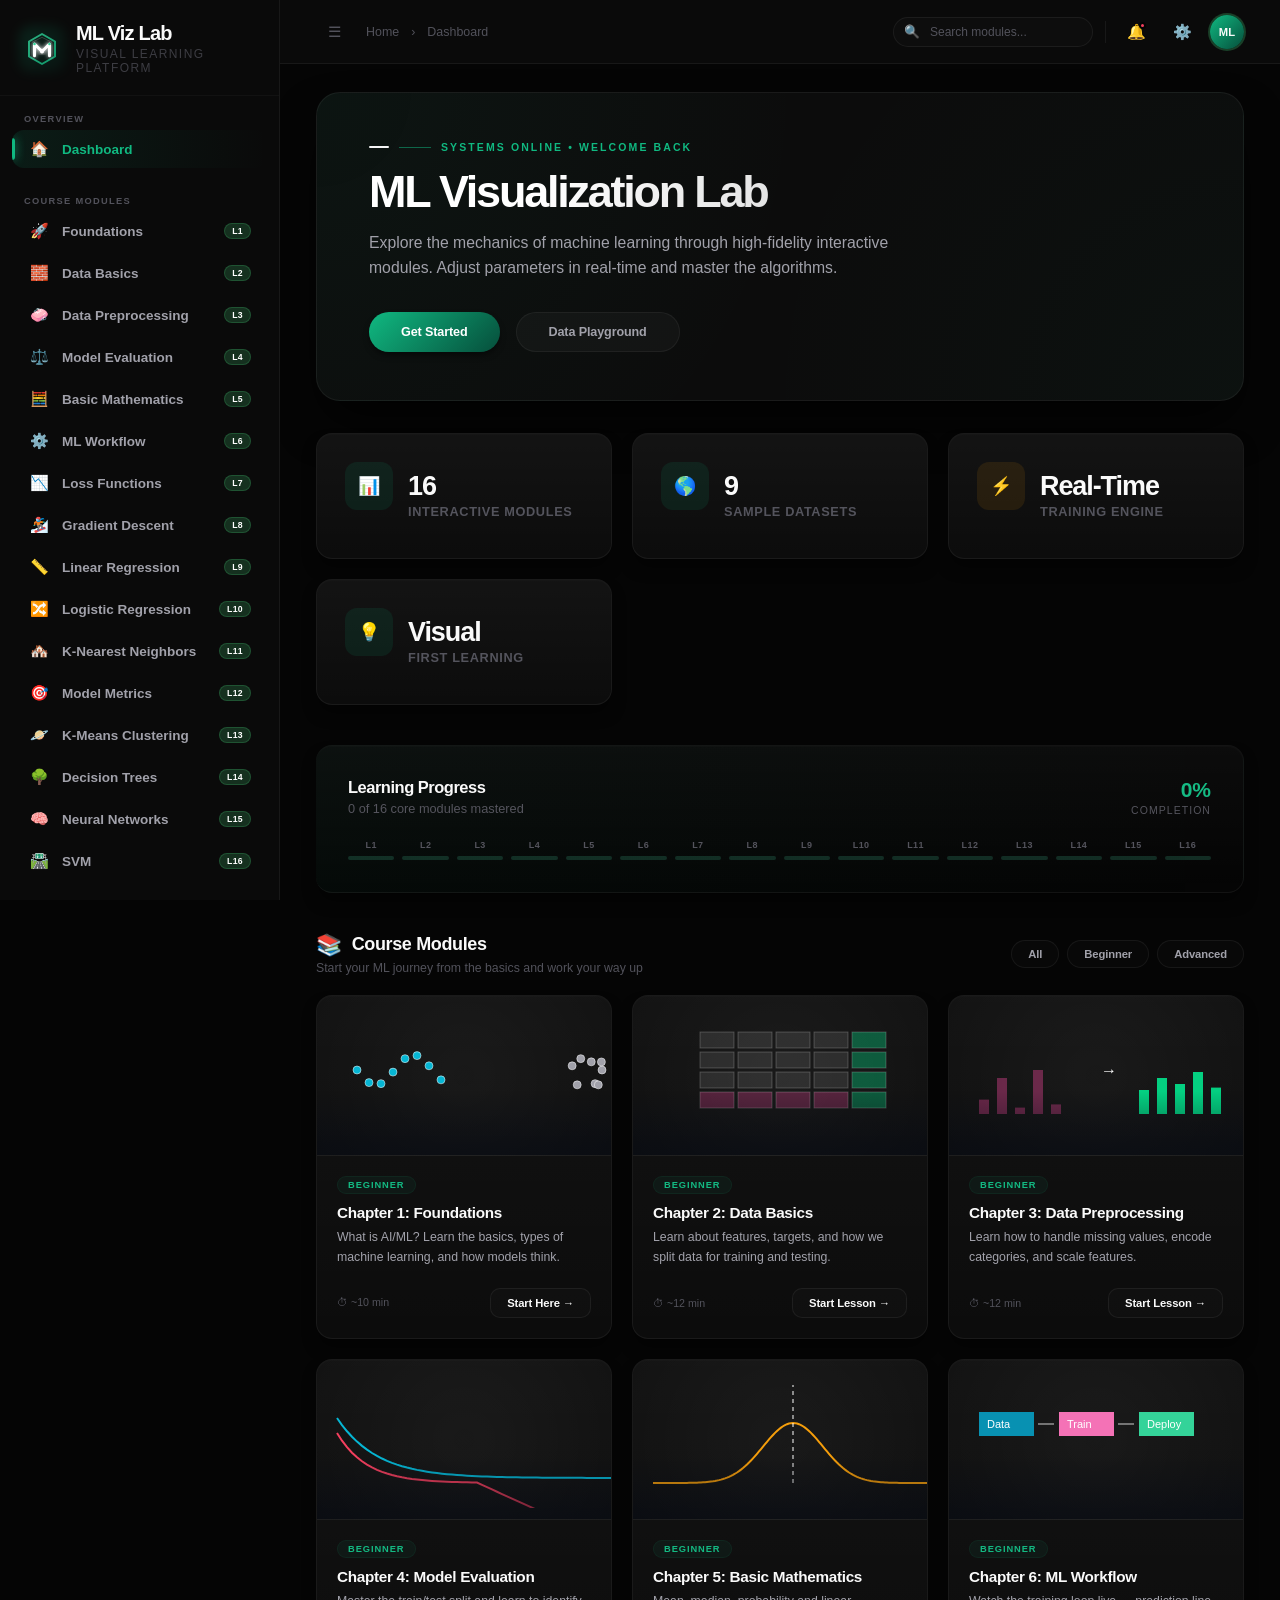
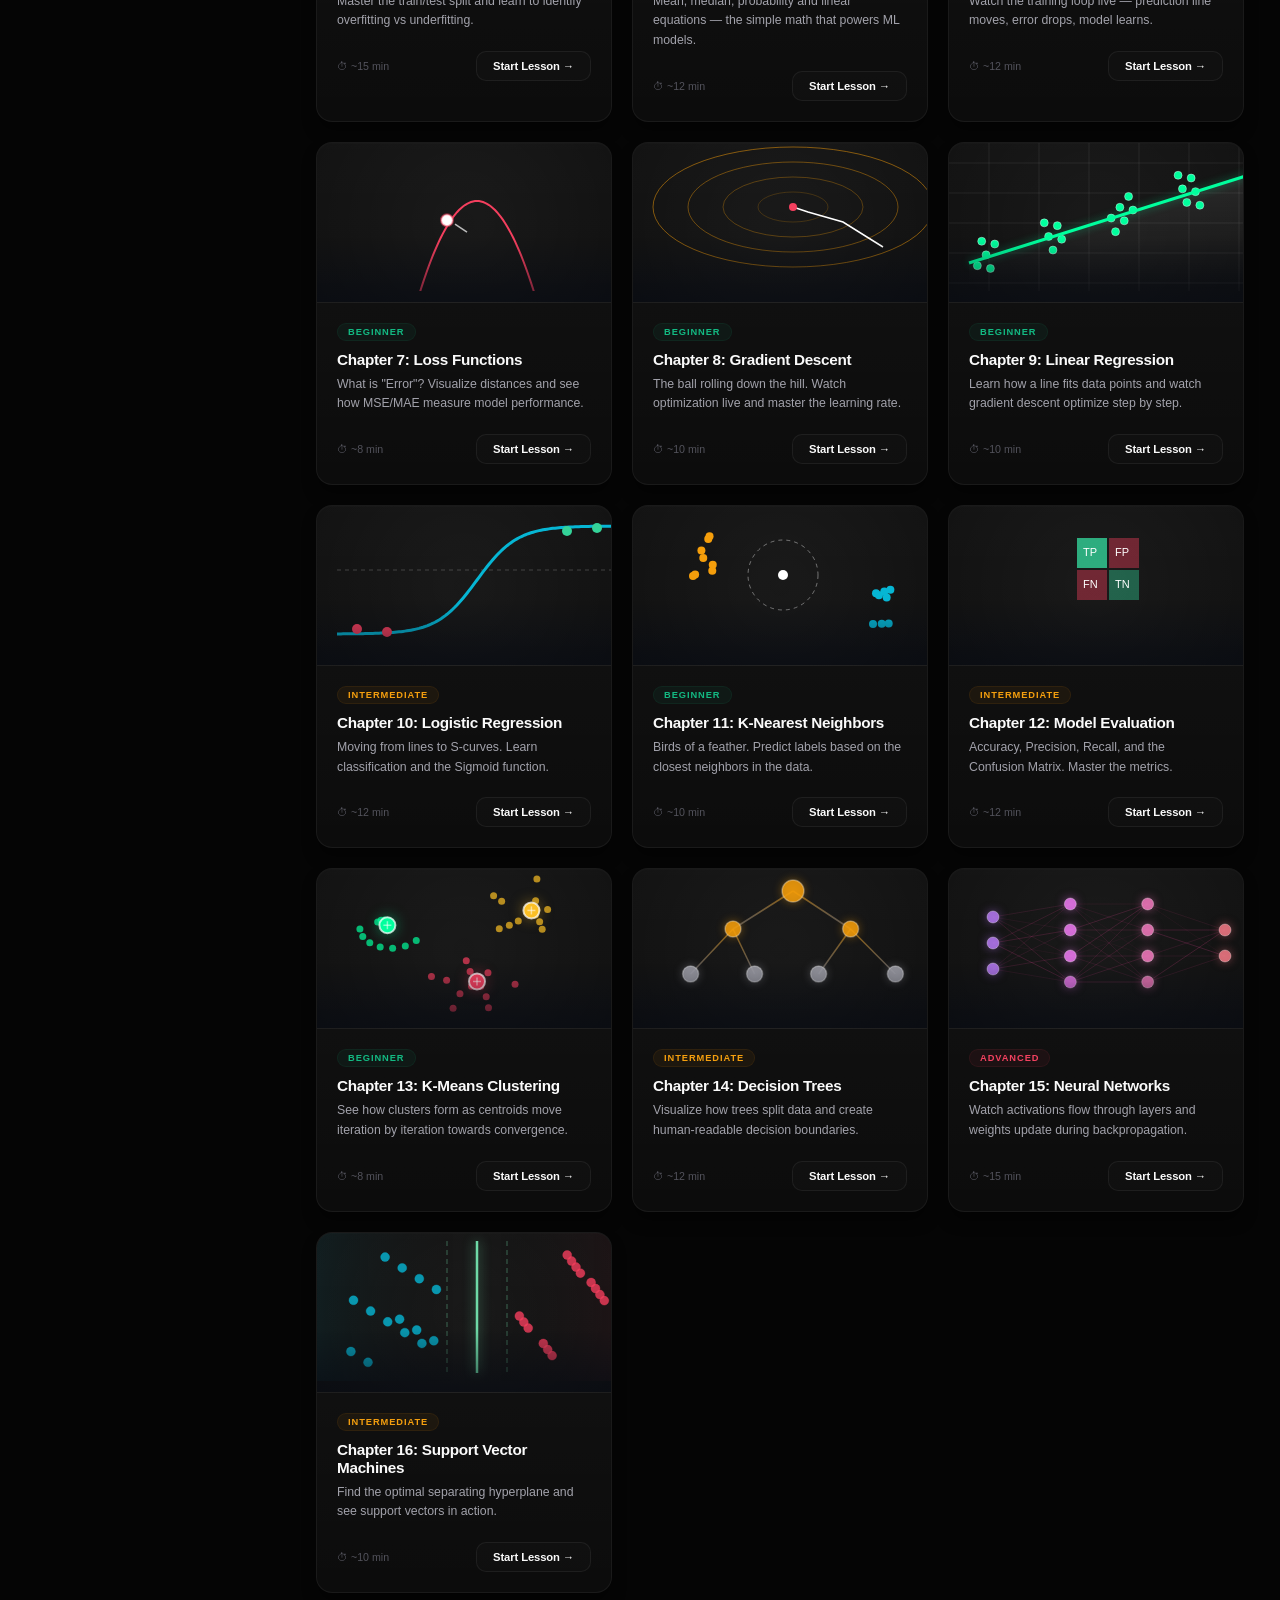
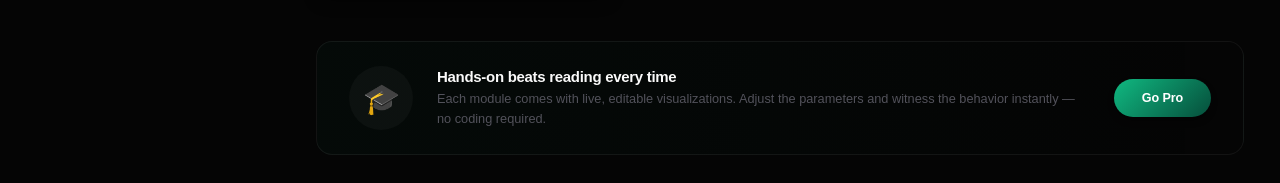
==== app.html @ 6f809e1c "Rebrand to DECONSTRUCTING AI SYSTEMS & restore pedagogical content" ====
<!DOCTYPE html>
<html lang="en">
<head>
  <meta charset="UTF-8">
  <meta name="viewport" content="width=device-width, initial-scale=1.0">

  <!-- SEO -->
  <meta name="description" content="Learn machine learning through interactive visualizations. Watch algorithms train in real-time, understand gradient descent, and explore data.">
  <meta name="keywords" content="machine learning, ML, visualization, interactive, learn ML, neural networks, decision trees, gradient descent">
  <meta name="author" content="ML Viz Lab">
  <meta name="robots" content="index, follow">

  <!-- Open Graph / Social Sharing -->
  <meta property="og:type" content="website">
  <meta property="og:title" content="ML Viz Lab — Learn ML Through Visualization">
  <meta property="og:description" content="Interactive ML learning platform. Watch algorithms train in real-time.">
  <meta property="og:url" content="https://github.com/Vairamuthu18/ML-SAAS">
  <meta property="og:site_name" content="ML Viz Lab">

  <!-- Twitter Card -->
  <meta name="twitter:card" content="summary_large_image">
  <meta name="twitter:title" content="ML Viz Lab — Learn ML Through Visualization">
  <meta name="twitter:description" content="Interactive ML learning platform. Watch algorithms train in real-time.">

  <!-- Content Security Policy -->
  <meta http-equiv="Content-Security-Policy" content="default-src 'self'; script-src 'self' 'unsafe-inline'; style-src 'self' 'unsafe-inline'; img-src 'self' data:; font-src 'self';">

  <title>ML Viz Lab — Learn ML Through Visualization</title>
  <link rel="stylesheet" href="css/style.css">
  <link rel="icon" href="data:image/svg+xml,<svg xmlns='http://www.w3.org/2000/svg' viewBox='0 0 100 100'><path d='M50 5L90 27.5V72.5L50 95L10 72.5V27.5L50 5Z' stroke='%2334d399' stroke-width='6' fill='none'/><path d='M30 70V40L50 60L70 40V70' stroke='white' stroke-width='8' stroke-linecap='round' stroke-linejoin='round'/></svg>">

  <style>
    /* Page loading spinner */
    #page-loader {
      display: flex;
      align-items: center;
      justify-content: center;
      height: 200px;
    }
    .spinner {
      width: 36px; height: 36px;
      border: 3px solid rgba(255,255,255,0.1);
      border-top-color: var(--accent-blue, #6366f1);
      border-radius: 50%;
      animation: spin 0.7s linear infinite;
    }
    @keyframes spin { to { transform: rotate(360deg); } }
  </style>
</head>
<body>
  <div id="app">
    <!-- Sidebar -->
    <aside class="sidebar" role="navigation" aria-label="Main navigation">
      <div class="sidebar-brand" aria-label="ML Viz Lab home">
        <a href="/" style="display:flex;align-items:center;gap:12px;text-decoration:none;color:inherit;width:100%;">
          <div class="sidebar-brand-icon" aria-hidden="true" style="background: none; box-shadow: none;">
            <svg width="40" height="40" viewBox="0 0 24 24" fill="none" xmlns="http://www.w3.org/2000/svg">
              <defs>
                <linearGradient id="logo-grad" x1="0%" y1="0%" x2="100%" y2="100%">
                  <stop offset="0%" stop-color="#34d399" />
                  <stop offset="100%" stop-color="#10b981" />
                </linearGradient>
                <filter id="logo-glow" x="-30%" y="-30%" width="160%" height="160%">
                  <feGaussianBlur stdDeviation="1.2" result="blur" />
                  <feComposite in="SourceGraphic" in2="blur" operator="over" />
                </filter>
              </defs>
              <!-- Hexagonal frame -->
              <path d="M12 3L19.8 7.5V16.5L12 21L4.2 16.5V7.5L12 3Z" 
                    stroke="url(#logo-grad)" stroke-width="1.2" stroke-linejoin="round" opacity="0.8"/>
              <!-- Neural 'M' Structure -->
              <path d="M7.5 16V9L12 13.5L16.5 9V16" 
                    stroke="white" stroke-width="1.8" stroke-linecap="round" stroke-linejoin="round" 
                    filter="url(#logo-glow)" />
              <!-- Data Nodes -->
              <circle cx="12" cy="13.5" r="1.2" fill="white" filter="url(#logo-glow)" />
              <circle cx="7.5" cy="9" r="0.8" fill="#34d399" />
              <circle cx="16.5" cy="9" r="0.8" fill="#34d399" />
              <!-- Glass sheen -->
              <path d="M6 8L12 5L18 8" stroke="white" stroke-width="0.5" opacity="0.2" />
            </svg>
          </div>
          <div>
            <h1 style="margin:0;font-size:20px;">ML Viz Lab</h1>
            <span style="font-size:12px;opacity:0.7;">Visual Learning Platform</span>
          </div>
        </a>
      </div>

      <div class="sidebar-section">
        <div class="sidebar-section-title">Overview</div>
        <ul class="sidebar-nav" role="list">
          <li><a href="#" data-page="dashboard" class="active" aria-current="page"><span class="nav-icon" aria-hidden="true">🏠</span> Dashboard</a></li>
        </ul>
      </div>

      <div class="sidebar-section">
        <div class="sidebar-section-title">Course Modules</div>
        <ul class="sidebar-nav" role="list">
          <li><a href="#" data-page="foundations" aria-label="Lesson 1: Foundations"><span class="nav-icon" aria-hidden="true">🚀</span> Foundations <span class="badge">L1</span></a></li>
          <li><a href="#" data-page="data-basics" aria-label="Lesson 2: Data Basics"><span class="nav-icon" aria-hidden="true">🧱</span> Data Basics <span class="badge">L2</span></a></li>
          <li><a href="#" data-page="data-preprocessing" aria-label="Lesson 3: Data Preprocessing"><span class="nav-icon" aria-hidden="true">🧼</span> Data Preprocessing <span class="badge">L3</span></a></li>
          <li><a href="#" data-page="model-evaluation" aria-label="Lesson 4: Model Evaluation"><span class="nav-icon" aria-hidden="true">⚖️</span> Model Evaluation <span class="badge">L4</span></a></li>
          <li><a href="#" data-page="basic-math" aria-label="Lesson 5: Basic Mathematics"><span class="nav-icon" aria-hidden="true">🧮</span> Basic Mathematics <span class="badge">L5</span></a></li>
          <li><a href="#" data-page="ml-workflow" aria-label="Lesson 6: ML Workflow"><span class="nav-icon" aria-hidden="true">⚙️</span> ML Workflow <span class="badge">L6</span></a></li>
          <li><a href="#" data-page="loss-function" aria-label="Lesson 7: Loss Functions"><span class="nav-icon" aria-hidden="true">📉</span> Loss Functions <span class="badge">L7</span></a></li>
          <li><a href="#" data-page="gradient-descent" aria-label="Lesson 8: Gradient Descent"><span class="nav-icon" aria-hidden="true">🏂</span> Gradient Descent <span class="badge">L8</span></a></li>
          <li><a href="#" data-page="linear-regression" aria-label="Lesson 9: Linear Regression"><span class="nav-icon" aria-hidden="true">📏</span> Linear Regression <span class="badge">L9</span></a></li>
          <li><a href="#" data-page="logistic-regression" aria-label="Lesson 10: Logistic Regression"><span class="nav-icon" aria-hidden="true">🔀</span> Logistic Regression <span class="badge">L10</span></a></li>
          <li><a href="#" data-page="knn" aria-label="Lesson 11: K-Nearest Neighbors"><span class="nav-icon" aria-hidden="true">🏘️</span> K-Nearest Neighbors <span class="badge">L11</span></a></li>
          <li><a href="#" data-page="model-metrics" aria-label="Lesson 12: Model Metrics"><span class="nav-icon" aria-hidden="true">🎯</span> Model Metrics <span class="badge">L12</span></a></li>
          <li><a href="#" data-page="k-means" aria-label="Lesson 13: K-Means Clustering"><span class="nav-icon" aria-hidden="true">🪐</span> K-Means Clustering <span class="badge">L13</span></a></li>
          <li><a href="#" data-page="decision-tree" aria-label="Lesson 14: Decision Trees"><span class="nav-icon" aria-hidden="true">🌳</span> Decision Trees <span class="badge">L14</span></a></li>
          <li><a href="#" data-page="neural-network" aria-label="Lesson 15: Neural Networks"><span class="nav-icon" aria-hidden="true">🧠</span> Neural Networks <span class="badge">L15</span></a></li>
          <li><a href="#" data-page="svm" aria-label="Lesson 16: Support Vector Machines"><span class="nav-icon" aria-hidden="true">🛣️</span> SVM <span class="badge">L16</span></a></li>
        </ul>
      </div>

      <div class="sidebar-section">
        <div class="sidebar-section-title">Tools</div>
        <ul class="sidebar-nav" role="list">
          <li><a href="#" data-page="data-playground" aria-label="Data Playground"><span class="nav-icon" aria-hidden="true">🔬</span> Data Playground</a></li>
          <li><a href="#" data-page="explainers" aria-label="Why Did This Happen? Explainers"><span class="nav-icon" aria-hidden="true">💡</span> Why Did This Happen?</a></li>
        </ul>
      </div>

      <div class="sidebar-section">
        <div class="sidebar-section-title">Account</div>
        <ul class="sidebar-nav" role="list">
          <li><a href="#" data-page="pricing" aria-label="Pricing plans"><span class="nav-icon" aria-hidden="true">💎</span> Pricing <span class="badge pro">PRO</span></a></li>
          <li><a href="#" data-page="login" aria-label="Login or sign up"><span class="nav-icon" aria-hidden="true">👤</span> Login / Signup</a></li>
        </ul>
      </div>

      <!-- Bottom user capsule -->
      <div class="sidebar-user" id="sidebar-user-capsule" aria-label="User account info">
        <div class="sidebar-user-avatar" id="user-avatar-initials">ML</div>
        <div class="sidebar-user-info">
          <div class="sidebar-user-name" id="sidebar-user-name">Guest Learner</div>
          <div class="sidebar-user-role" id="sidebar-user-role">Free Plan · <span style="color:var(--accent-emerald)">Active</span></div>
        </div>
      </div>
    </aside>

    <!-- Main -->
    <div class="main-content" role="main">
      <!-- Topbar -->
      <header class="topbar" role="banner">
        <div class="topbar-left">
          <button class="topbar-btn" id="menu-toggle" aria-label="Toggle sidebar menu" aria-expanded="false">☰</button>
          <nav class="topbar-breadcrumb" id="breadcrumb" aria-label="Breadcrumb">
            Home <span style="color:var(--text-muted);margin:0 5px" aria-hidden="true">›</span> <strong>Dashboard</strong>
          </nav>
        </div>
        <div class="topbar-right">
          <div class="topbar-search" role="search">
            <span class="topbar-search-icon" aria-hidden="true">🔍</span>
            <input type="search" placeholder="Search modules..." id="topbar-search-input" aria-label="Search modules">
          </div>
          <div class="topbar-divider" aria-hidden="true"></div>
          <button class="topbar-btn" id="notif-btn" title="Notifications" aria-label="Notifications">
            🔔
            <span class="notif-dot" aria-hidden="true"></span>
          </button>
          <button class="topbar-btn" id="settings-btn" title="Settings" aria-label="Settings">⚙️</button>
          <div class="user-avatar" id="topbar-user-avatar" title="Profile" aria-label="User profile" role="button" tabindex="0">ML</div>
        </div>
      </header>

      <!-- Page Content -->
      <div id="page-content" class="page-content" aria-live="polite" aria-label="Page content"></div>
    </div>
  </div>

  <script type="module">
    import { navigate } from './js/app.js';
    window.__app = { navigate };
  </script>
</body>
</html>
---- css/style.css ----
/* ========================================
   ML Viz Platform â€” Premium Green Design System
   ======================================== */
@import url('https://fonts.googleapis.com/css2?family=Inter:wght@400;500;600;700&family=JetBrains+Mono:wght@400;500;600&display=swap');

:root {
  /* Core palette â€” Deep Obsidian & Slate */
  --bg-primary:    #050505; /* Solid Obsidian */
  --bg-secondary:  #0a0a0a;
  --bg-card:       #0c0c0c;
  --bg-card-hover: #121212;
  --bg-glass:      rgba(255,255,255,0.015);
  --bg-glass-2:    rgba(255,255,255,0.04);
  --border-glass:  rgba(255,255,255,0.06);
  --border-subtle: rgba(255,255,255,0.03);
  --border-active: rgba(255,255,255,0.15);

  /* Accents — Sophisticated Emerald & Slate */
  --accent-blue:       #f4f4f5;
  --accent-blue-light: #ffffff;
  --accent-violet:     #52525b;
  --accent-emerald:    #10b981; /* Professional emerald */
  --accent-emerald-glow: rgba(16, 185, 129, 0.25);
  --accent-amber:      #f59e0b;
  --accent-rose:       #f43f5e;
  --accent-cyan:       #3f3f46;
  --accent-pink:       #71717a;

  /* Gradients — Ambient & Refined */
  --gradient-primary: linear-gradient(135deg, #10b981 0%, #064e3b 100%);
  --gradient-success: linear-gradient(180deg, #10b981, #065f46);
  --gradient-warm:    linear-gradient(180deg, #f59e0b, #92400e);
  --gradient-cool:    linear-gradient(180deg, #f4f4f5, #a1a1aa);
  --gradient-aurora:  var(--bg-secondary);
  --gradient-bg:      radial-gradient(circle at 50% 10%, rgba(16, 185, 129, 0.04), transparent 80%);

  /* Text */
  --text-primary:   #fafafa;
  --text-secondary: #a1a1aa;
  --text-muted:     #52525b;
  --text-accent:    #ffffff;

  /* Sizing */
  --sidebar-width:  280px; /* Slightly wider for modern feel */
  --topbar-height:  64px;
  --radius-xs:  4px;
  --radius-sm:  8px;
  --radius-md:  12px;
  --radius-lg:  16px;
  --radius-xl:  24px;
  --radius-2xl: 32px;

  /* Shadows — Ambient Layered */
  --shadow-xs:     0 1px 2px rgba(0,0,0,0.4);
  --shadow-sm:     0 4px 6px -1px rgba(0,0,0,0.5);
  --shadow-md:     0 12px 20px -8px rgba(0,0,0,0.8);
  --shadow-lg:     0 25px 50px -12px rgba(0,0,0,0.9);
  --shadow-glow:   0 0 20px var(--accent-emerald-glow);
  --shadow-card:   0 1px 1px rgba(255,255,255,0.02) inset, 0 10px 15px -3px rgba(0,0,0,0.5);

  /* Transitions */
  --ease:       cubic-bezier(0.4, 0, 0.2, 1);
  --ease-spring:cubic-bezier(0.175, 0.885, 0.32, 1.05);
  --duration:   0.15s;
  --duration-slow: 0.3s;
}

*, *::before, *::after { box-sizing: border-box; margin: 0; padding: 0; }

html {
  font-size: 15px;
  scroll-behavior: smooth;
  -webkit-text-size-adjust: 100%;
}

body {
  font-family: 'Inter', -apple-system, BlinkMacSystemFont, sans-serif;
  background: var(--bg-primary);
  color: var(--text-primary);
  min-height: 100vh;
  overflow-x: hidden;
  -webkit-font-smoothing: antialiased;
  -moz-osx-font-smoothing: grayscale;
}





/* â•â• Layout â•â• */
#app {
  display: flex;
  min-height: 100vh;
  position: relative;
  z-index: 1;
}

.main-content {
  flex: 1;
  margin-left: var(--sidebar-width);
  padding: 28px 36px;
  padding-top: calc(var(--topbar-height) + 28px);
  min-height: 100vh;
  transition: margin-left var(--duration) var(--ease);
}

/* â•â• Sidebar â•â• */
.sidebar {
  position: fixed;
  top: 0; left: 0;
  width: var(--sidebar-width);
  height: 100vh;
  background: var(--bg-secondary);
  backdrop-filter: blur(24px) saturate(180%);
  -webkit-backdrop-filter: blur(24px) saturate(180%);
  border-right: 1px solid var(--border-glass);
  display: flex;
  flex-direction: column;
  z-index: 100;
  transition: transform var(--duration) var(--ease);
  overflow-y: auto;
  overflow-x: hidden;
}



.sidebar-brand {
  padding: 22px 20px 20px;
  border-bottom: 1px solid var(--border-subtle);
  display: flex;
  align-items: center;
  gap: 13px;
  flex-shrink: 0;
}

.sidebar-brand-icon {
  width: 44px;
  height: 44px;
  background: var(--gradient-primary);
  border-radius: var(--radius-md);
  display: flex;
  align-items: center;
  justify-content: center;
  font-size: 1.4rem;
  font-weight: 900;
  box-shadow: 0 4px 12px rgba(0,0,0,0.4);
  flex-shrink: 0;
  position: relative;
  color: white;
}

.sidebar-brand-icon::after {
  content: '';
  position: absolute;
  inset: -1px;
  border-radius: inherit;
  background: var(--gradient-primary);
  opacity: 0.15;
  filter: blur(6px);
  z-index: -1;
}

.sidebar-brand h1 {
  font-size: 1.15rem;
  font-weight: 800;
  letter-spacing: -0.04em;
  color: var(--text-primary);
  line-height: 1.1;
}

.sidebar-brand span {
  font-size: 0.67rem;
  color: var(--text-muted);
  text-transform: uppercase;
  letter-spacing: 0.12em;
  display: block;
  margin-top: 3px;
}

/* User capsule in sidebar bottom */
.sidebar-user {
  margin: auto 12px 12px;
  padding: 12px 14px;
  background: var(--bg-glass-2);
  border: 1px solid var(--border-glass);
  border-radius: var(--radius-md);
  display: flex;
  align-items: center;
  gap: 10px;
  cursor: pointer;
  transition: all var(--duration) var(--ease);
}

.sidebar-user:hover {
  background: rgba(74,222,128,0.08);
  border-color: var(--border-active);
}

.sidebar-user-avatar {
  width: 32px;
  height: 32px;
  border-radius: 50%;
  background: var(--gradient-primary);
  display: flex;
  align-items: center;
  justify-content: center;
  font-size: 0.72rem;
  font-weight: 700;
  flex-shrink: 0;
}

.sidebar-user-info {
  flex: 1;
  min-width: 0;
}

.sidebar-user-name {
  font-size: 0.82rem;
  font-weight: 600;
  color: var(--text-primary);
  white-space: nowrap;
  overflow: hidden;
  text-overflow: ellipsis;
}

.sidebar-user-role {
  font-size: 0.67rem;
  color: var(--text-muted);
  margin-top: 1px;
}

.sidebar-section {
  padding: 18px 12px 6px;
}

.sidebar-section-title {
  font-size: 0.62rem;
  font-weight: 700;
  color: var(--text-muted);
  text-transform: uppercase;
  letter-spacing: 0.14em;
  padding: 0 12px;
  margin-bottom: 6px;
}

.sidebar-nav {
  list-style: none;
}

.sidebar-nav li a {
  display: flex;
  align-items: center;
  gap: 12px;
  padding: 10px 16px;
  border-radius: var(--radius-md);
  color: var(--text-secondary);
  text-decoration: none;
  font-size: 0.9rem;
  font-weight: 550;
  transition: all 0.2s var(--ease);
  margin-bottom: 4px;
  position: relative;
  overflow: hidden;
}

.sidebar-nav li a:hover {
  background: var(--bg-glass);
  color: var(--text-primary);
  transform: translateX(4px);
}

.sidebar-nav li a.active {
  background: linear-gradient(to right, rgba(16,185,129,0.1), transparent);
  color: var(--accent-emerald);
  font-weight: 700;
}

.sidebar-nav li a.active::before {
  content: '';
  position: absolute;
  left: 0; top: 20%; bottom: 20%;
  width: 3px;
  background: var(--accent-emerald);
  border-radius: 0 4px 4px 0;
  box-shadow: 0 0 10px var(--accent-emerald);
}

.sidebar-nav li a .nav-icon {
  font-size: 1rem;
  width: 22px;
  text-align: center;
  flex-shrink: 0;
  transition: transform var(--duration) var(--ease-spring);
}

.sidebar-nav li a:hover .nav-icon { transform: scale(1.15); }

.sidebar-nav li a .badge {
  margin-left: auto;
  background: rgba(74,222,128,0.18);
  color: var(--accent-blue-light);
  font-size: 0.58rem;
  padding: 2px 7px;
  border-radius: 10px;
  font-weight: 700;
  letter-spacing: 0.04em;
  border: 1px solid rgba(74,222,128,0.2);
}

.sidebar-nav li a .badge.pro {
  background: rgba(251,191,36,0.12);
  color: var(--accent-amber);
  border-color: rgba(251,191,36,0.2);
}

/* â•â• Topbar â•â• */
.topbar {
  position: fixed;
  top: 0;
  left: var(--sidebar-width);
  right: 0;
  height: var(--topbar-height);
  background: var(--bg-secondary);
  backdrop-filter: blur(20px) saturate(180%);
  -webkit-backdrop-filter: blur(20px) saturate(180%);
  border-bottom: 1px solid var(--border-glass);
  display: flex;
  align-items: center;
  justify-content: space-between;
  padding: 0 36px;
  z-index: 90;
  transition: left var(--duration) var(--ease);
}



.topbar-left {
  display: flex;
  align-items: center;
  gap: 14px;
}

.topbar-breadcrumb {
  font-size: 0.83rem;
  color: var(--text-muted);
  display: flex;
  align-items: center;
  gap: 6px;
}

.topbar-breadcrumb strong {
  color: var(--text-primary);
  font-weight: 600;
}

.topbar-right {
  display: flex;
  align-items: center;
  gap: 10px;
}

/* Search bar in topbar */
.topbar-search {
  position: relative;
  display: flex;
  align-items: center;
}

.topbar-search input {
  width: 200px;
  padding: 7px 14px 7px 36px;
  background: var(--bg-glass);
  border: 1px solid var(--border-glass);
  border-radius: 20px;
  color: var(--text-primary);
  font-family: inherit;
  font-size: 0.8rem;
  outline: none;
  transition: all var(--duration) var(--ease);
}

.topbar-search input:focus {
  width: 240px;
  border-color: var(--border-active);
  background: var(--bg-glass-2);
  box-shadow: 0 0 0 2px var(--border-active);
}

.topbar-search input::placeholder { color: var(--text-muted); }

.topbar-search-icon {
  position: absolute;
  left: 11px;
  color: var(--text-muted);
  font-size: 0.85rem;
  pointer-events: none;
}

.topbar-divider {
  width: 1px;
  height: 22px;
  background: var(--border-glass);
  margin: 0 2px;
}

.topbar-btn {
  width: 36px;
  height: 36px;
  border-radius: var(--radius-sm);
  background: transparent;
  border: 1px solid transparent;
  color: var(--text-muted);
  cursor: pointer;
  display: flex;
  align-items: center;
  justify-content: center;
  font-size: 1rem;
  transition: all var(--duration) var(--ease);
  position: relative;
}

.topbar-btn:hover {
  background: var(--bg-glass-2);
  color: var(--text-primary);
  border-color: var(--border-glass);
}

/* Notification dot */
.topbar-btn .notif-dot {
  position: absolute;
  top: 7px; right: 7px;
  width: 7px; height: 7px;
  border-radius: 50%;
  background: var(--accent-rose);
  border: 2px solid var(--bg-primary);
}

.user-avatar {
  width: 34px;
  height: 34px;
  border-radius: 50%;
  background: var(--gradient-primary);
  display: flex;
  align-items: center;
  justify-content: center;
  font-size: 0.75rem;
  font-weight: 700;
  cursor: pointer;
  transition: all var(--duration) var(--ease-spring);
  box-shadow: 0 0 0 2px rgba(74,222,128,0.25);
  letter-spacing: 0.02em;
}

.user-avatar:hover {
  transform: scale(1.08);
  box-shadow: 0 0 0 3px rgba(74,222,128,0.4), var(--shadow-glow);
}

/* â•â• Glass Cards â•â• */
.glass-card {
  background: var(--bg-card);
  border: 1px solid var(--border-glass);
  border-radius: var(--radius-lg);
  padding: 24px;
  transition: all 0.3s var(--ease);
  box-shadow: var(--shadow-card);
  position: relative;
  overflow: hidden;
}

.glass-card::before {
  content: '';
  position: absolute;
  inset: 0;
  background: linear-gradient(180deg, rgba(255,255,255,0.03), transparent);
  pointer-events: none;
}




.glass-card:hover {
  border-color: rgba(74,222,128,0.22);
  box-shadow: var(--shadow-glow), var(--shadow-card);
  transform: translateY(-1px);
}

.glass-card-header {
  display: flex;
  align-items: center;
  justify-content: space-between;
  margin-bottom: 20px;
}

.glass-card-header h3 {
  font-size: 1rem;
  font-weight: 700;
  display: flex;
  align-items: center;
  gap: 12px;
  letter-spacing: -0.04em;
}

/* â•â• Section Headers â•â• */
.section-header {
  display: flex;
  align-items: center;
  justify-content: space-between;
  margin-bottom: 20px;
}

.section-header h3 {
  font-size: 1.05rem;
  font-weight: 700;
  letter-spacing: -0.02em;
}

.section-header p {
  font-size: 0.8rem;
  color: var(--text-muted);
  margin-top: 2px;
}

/* â•â• Page Sections â•â• */
.page-header {
  margin-bottom: 32px;
}

.page-header .page-eyebrow {
  font-size: 0.67rem;
  font-weight: 700;
  color: var(--accent-blue);
  text-transform: uppercase;
  letter-spacing: 0.14em;
  margin-bottom: 10px;
  display: flex;
  align-items: center;
  gap: 8px;
}

.page-header .page-eyebrow::before {
  content: '';
  display: inline-block;
  width: 20px;
  height: 2px;
  background: var(--accent-blue);
  border-radius: 2px;
}

.page-header h2 {
  font-size: 2.6rem;
  font-weight: 850;
  letter-spacing: -0.06em;
  margin-bottom: 14px;
  line-height: 1.05;
  color: var(--text-primary);
}

.page-header p {
  color: var(--text-secondary);
  font-size: 0.95rem;
  line-height: 1.7;
  max-width: 580px;
}

.page-header .lesson-number {
  font-size: 0.67rem;
  font-weight: 700;
  color: var(--accent-blue);
  text-transform: uppercase;
  letter-spacing: 0.14em;
  margin-bottom: 8px;
  display: block;
}

/* â•â• Viz Layout â•â• */
.viz-layout {
  display: grid;
  grid-template-columns: 268px 1fr 290px;
  gap: 20px;
  min-height: 560px;
}

.viz-controls {
  display: flex;
  flex-direction: column;
  gap: 14px;
}

.viz-canvas-wrapper {
  position: relative;
  overflow: hidden;
  border-radius: var(--radius-lg);
}

.viz-canvas-wrapper canvas,
.viz-canvas-wrapper svg {
  width: 100% !important;
  height: 100% !important;
  border-radius: var(--radius-md);
}

.viz-info-panel {
  display: flex;
  flex-direction: column;
  gap: 14px;
}

/* â•â• Sliders â•â• */
.slider-group { margin-bottom: 4px; }

.slider-label {
  display: flex;
  justify-content: space-between;
  align-items: center;
  margin-bottom: 8px;
}

.slider-label span {
  font-size: 0.78rem;
  color: var(--text-secondary);
  font-weight: 500;
}

.slider-label .slider-value {
  font-family: 'JetBrains Mono', monospace;
  font-size: 0.72rem;
  color: var(--accent-blue-light);
  background: rgba(74,222,128,0.1);
  border: 1px solid rgba(74,222,128,0.15);
  padding: 2px 9px;
  border-radius: 6px;
}

input[type="range"] {
  -webkit-appearance: none;
  appearance: none;
  width: 100%;
  height: 5px;
  border-radius: 3px;
  background: rgba(255,255,255,0.07);
  outline: none;
  transition: background var(--duration) var(--ease);
}

input[type="range"]::-webkit-slider-thumb {
  -webkit-appearance: none;
  width: 17px;
  height: 17px;
  border-radius: 50%;
  background: var(--accent-blue);
  cursor: pointer;
  box-shadow: var(--shadow-sm);
  transition: all var(--duration) var(--ease-spring);
  border: 2px solid rgba(255,255,255,0.15);
}

input[type="range"]::-webkit-slider-thumb:hover {
  transform: scale(1.25);
  box-shadow: var(--shadow-md);
}

input[type="range"]::-moz-range-thumb {
  width: 17px; height: 17px;
  border-radius: 50%;
  background: var(--accent-blue);
  cursor: pointer;
  border: 2px solid rgba(255,255,255,0.15);
  box-shadow: var(--shadow-sm);
}

/* â•â• Buttons â•â• */
.btn {
  font-family: inherit;
  font-weight: 600;
  border: none;
  border-radius: var(--radius-sm);
  cursor: pointer;
  display: inline-flex;
  align-items: center;
  justify-content: center;
  gap: 7px;
  transition: all var(--duration) var(--ease);
  font-size: 0.84rem;
  padding: 9px 18px;
  letter-spacing: -0.01em;
  white-space: nowrap;
}

.btn-primary {
  background: var(--gradient-primary);
  color: white;
  box-shadow: var(--shadow-sm);
}

.btn-primary:hover {
  transform: translateY(-2px);
  box-shadow: var(--shadow-md);
}

.btn-primary:active { transform: translateY(0); }

.btn-secondary {
  background: var(--bg-glass);
  color: var(--text-secondary);
  border: 1px solid var(--border-glass);
}

.btn-secondary:hover {
  background: var(--bg-glass-2);
  color: var(--text-primary);
  border-color: rgba(74,222,128,0.3);
}

.btn-success {
  background: var(--gradient-success);
  color: white;
  box-shadow: var(--shadow-sm);
}

.btn-success:hover {
  transform: translateY(-1px);
  box-shadow: var(--shadow-md);
}

.btn-icon {
  width: 36px;
  height: 36px;
  padding: 0;
  border-radius: var(--radius-sm);
}

.btn-group {
  display: flex;
  gap: 8px;
}

/* CTA pill */
.btn-pill {
  border-radius: 999px;
  padding: 8px 22px;
}

/* â•â• Form controls â•â• */
select {
  font-family: inherit;
  font-size: 0.83rem;
  padding: 9px 14px;
  background: var(--bg-glass);
  border: 1px solid var(--border-glass);
  border-radius: var(--radius-sm);
  color: var(--text-primary);
  cursor: pointer;
  width: 100%;
  appearance: none;
  outline: none;
  transition: all var(--duration) var(--ease);
  background-image: url("data:image/svg+xml,%3Csvg xmlns='http://www.w3.org/2000/svg' width='12' height='8'%3E%3Cpath d='M1 1l5 5 5-5' stroke='%235a6a8a' stroke-width='1.5' fill='none' stroke-linecap='round'/%3E%3C/svg%3E");
  background-repeat: no-repeat;
  background-position: right 12px center;
  padding-right: 36px;
}

select:focus {
  border-color: var(--border-active);
  box-shadow: 0 0 0 2px var(--border-active);
}

/* â•â• Metrics â•â• */
.metric-row {
  display: flex;
  align-items: center;
  justify-content: space-between;
  padding: 10px 0;
  border-bottom: 1px solid var(--border-subtle);
}

.metric-row:last-child { border-bottom: none; }

.metric-label {
  font-size: 0.78rem;
  color: var(--text-secondary);
}

.metric-value {
  font-family: 'JetBrains Mono', monospace;
  font-size: 0.82rem;
  font-weight: 600;
  color: var(--accent-blue-light);
}

.metric-value.good  { color: var(--accent-emerald); }
.metric-value.warn  { color: var(--accent-amber); }
.metric-value.bad   { color: var(--accent-rose); }

/* â•â• Code Blocks â•â• */
.code-block {
  background: rgba(0,0,0,0.5);
  border: 1px solid var(--border-glass);
  border-radius: var(--radius-md);
  overflow: hidden;
}

.code-block-header {
  display: flex;
  align-items: center;
  justify-content: space-between;
  padding: 9px 16px;
  background: rgba(0,0,0,0.35);
  border-bottom: 1px solid var(--border-glass);
}

.code-block-header .dots {
  display: flex;
  gap: 5px;
}

.code-block-header .dot {
  width: 10px; height: 10px;
  border-radius: 50%;
}
.dot-r { background: #ff5f57; }
.dot-y { background: #febc2e; }
.dot-g { background: #28c840; }

.code-block-header span {
  font-size: 0.68rem;
  font-weight: 500;
  color: var(--text-muted);
  text-transform: uppercase;
  letter-spacing: 0.1em;
}

.code-block pre {
  padding: 16px;
  font-family: 'JetBrains Mono', monospace;
  font-size: 0.73rem;
  line-height: 1.75;
  color: var(--text-secondary);
  overflow-x: auto;
  white-space: pre;
}

.code-block pre .kw   { color: var(--accent-violet); }
.code-block pre .fn   { color: var(--accent-blue-light); }
.code-block pre .str  { color: var(--accent-emerald); }
.code-block pre .num  { color: var(--accent-amber); }
.code-block pre .comment { color: var(--text-muted); font-style: italic; }

/* â•â• Progress Steps â•â• */
.step-indicator {
  display: flex;
  gap: 4px;
  margin-bottom: 20px;
}

.step-dot {
  width: 7px;
  height: 7px;
  border-radius: 50%;
  background: rgba(255,255,255,0.08);
  transition: all var(--duration) var(--ease);
}

.step-dot.active {
  background: var(--accent-blue);
  width: 20px;
  border-radius: 4px;
  box-shadow: 0 0 8px rgba(74,222,128,0.5);
}

.step-dot.done { background: var(--accent-emerald); }

/* â•â• Callouts â•â• */
.explainer-callout {
  background: var(--bg-glass-2);
  border: 1px solid var(--border-glass);
  border-left: 3px solid var(--accent-blue);
  border-radius: 0 var(--radius-md) var(--radius-md) 0;
  padding: 14px 18px;
  margin: 10px 0;
}

.explainer-callout .callout-title {
  font-size: 0.76rem;
  font-weight: 700;
  color: var(--accent-blue-light);
  margin-bottom: 5px;
  display: flex;
  align-items: center;
  gap: 6px;
  text-transform: uppercase;
  letter-spacing: 0.06em;
}

.explainer-callout p {
  font-size: 0.81rem;
  color: var(--text-secondary);
  line-height: 1.65;
}

/* â•â• Dashboard Grid â•â• */
.dashboard-grid {
  display: grid;
  grid-template-columns: repeat(auto-fill, minmax(220px, 1fr));
  gap: 16px;
  margin-bottom: 36px;
}

/* Stat cards */
.stat-card {
  display: flex;
  align-items: center;
  gap: 15px;
  padding: 20px;
}

.stat-icon {
  width: 50px;
  height: 50px;
  border-radius: var(--radius-md);
  display: flex;
  align-items: center;
  justify-content: center;
  font-size: 1.35rem;
  flex-shrink: 0;
  position: relative;
}

.stat-icon::after {
  content: '';
  position: absolute;
  inset: 0;
  border-radius: inherit;
  opacity: 0.6;
}

.stat-icon.blue    { background: rgba(0, 255, 157, 0.08);  box-shadow: 0 4px 20px rgba(0, 255, 157, 0.1); border: 1px solid rgba(0, 255, 157, 0.1); }
.stat-icon.emerald { background: rgba(52, 211, 153, 0.08);  box-shadow: 0 4px 20px rgba(52, 211, 153, 0.1); border: 1px solid rgba(52, 211, 153, 0.1); }
.stat-icon.amber   { background: rgba(251, 191, 36, 0.08);  box-shadow: 0 4px 20px rgba(251, 191, 36, 0.1); border: 1px solid rgba(251, 191, 36, 0.1); }
.stat-icon.rose    { background: rgba(244, 63, 94, 0.08);   box-shadow: 0 4px 20px rgba(244, 63, 94, 0.1);  border: 1px solid rgba(244, 63, 94, 0.1); }
.stat-icon.violet  { background: rgba(167, 139, 250, 0.08); box-shadow: 0 4px 20px rgba(167, 139, 250, 0.1); border: 1px solid rgba(167, 139, 250, 0.1); }
.stat-icon.cyan    { background: rgba(6, 182, 212, 0.08);   box-shadow: 0 4px 20px rgba(6, 182, 212, 0.1);  border: 1px solid rgba(6, 182, 212, 0.1); }

.stat-content h4 {
  font-size: 1.55rem;
  font-weight: 800;
  letter-spacing: -0.03em;
  line-height: 1;
  margin-bottom: 4px;
}

.stat-content p {
  font-size: 0.75rem;
  color: var(--text-muted);
  letter-spacing: 0.01em;
}

.stat-trend {
  margin-left: auto;
  font-size: 0.7rem;
  font-weight: 600;
  padding: 3px 8px;
  border-radius: 20px;
}

.stat-trend.up   { background: rgba(16,185,129,0.12); color: var(--accent-emerald); }
.stat-trend.down { background: rgba(244,63,94,0.12);  color: var(--accent-rose); }

/* â•â• Lesson Cards â•â• */
.lesson-grid {
  display: grid;
  grid-template-columns: repeat(auto-fill, minmax(286px, 1fr));
  gap: 20px;
}

.lesson-card {
  padding: 0;
  overflow: hidden;
  cursor: pointer;
  position: relative;
  transition: all var(--duration-slow) var(--ease);
}

.lesson-card:hover {
  transform: translateY(-5px);
  box-shadow: var(--shadow-glow-lg), var(--shadow-card);
}

.lesson-card-preview {
  height: 160px;
  display: flex;
  align-items: center;
  justify-content: center;
  position: relative;
  overflow: hidden;
  background: radial-gradient(circle at center, rgba(255,255,255,0.03), transparent);
  border-bottom: 1px solid var(--border-glass);
}

.lesson-card-preview::after {
  content: '';
  position: absolute;
  inset: 0;
  background: linear-gradient(to bottom, transparent 60%, rgba(7,11,20,0.6) 100%);
}

.lesson-card-preview canvas {
  position: absolute;
  inset: 0;
}

.lesson-card-body {
  padding: 18px 20px 20px;
}

.lesson-card-body .lesson-tag {
  font-size: 0.62rem;
  font-weight: 700;
  text-transform: uppercase;
  letter-spacing: 0.1em;
  padding: 3px 10px;
  border-radius: 20px;
  display: inline-block;
  margin-bottom: 10px;
}

.lesson-tag.beginner     { background: rgba(16,185,129,0.06);  color: var(--accent-emerald); border: 1px solid rgba(16,185,129,0.08); }
.lesson-tag.intermediate { background: rgba(245,158,11,0.06);  color: var(--accent-amber);   border: 1px solid rgba(245,158,11,0.08); }
.lesson-tag.advanced     { background: rgba(244,63,94,0.06);   color: var(--accent-rose);     border: 1px solid rgba(244,63,94,0.08); }

.lesson-card-body h4 {
  font-size: 1.02rem;
  font-weight: 700;
  margin-bottom: 6px;
  letter-spacing: -0.02em;
}

.lesson-card-body p {
  font-size: 0.82rem;
  color: var(--text-secondary);
  line-height: 1.6;
  margin-bottom: 20px;
  font-weight: 450;
}

.lesson-card-footer {
  display: flex;
  align-items: center;
  justify-content: space-between;
}

.lesson-duration {
  font-size: 0.71rem;
  color: var(--text-muted);
  display: flex;
  align-items: center;
  gap: 5px;
}

.lesson-card .lesson-cta {
  font-size: 0.75rem;
  padding: 8px 16px;
  border-radius: 10px;
  font-weight: 700;
  background: var(--bg-glass);
  color: var(--text-primary);
  border: 1px solid var(--border-glass);
}

.lesson-card:hover .lesson-cta {
  background: var(--accent-emerald);
  border-color: var(--accent-emerald);
  color: white;
  box-shadow: 0 4px 12px var(--accent-emerald-glow);
}

/* â•â• Tab System â•â• */
.tab-bar {
  display: flex;
  gap: 2px;
  border-bottom: 1px solid var(--border-glass);
  margin-bottom: 20px;
  padding-bottom: 0;
}

.tab-btn {
  font-family: inherit;
  font-size: 0.8rem;
  font-weight: 500;
  color: var(--text-muted);
  padding: 9px 16px;
  border: none;
  background: none;
  cursor: pointer;
  border-bottom: 2px solid transparent;
  transition: all var(--duration) var(--ease);
  margin-bottom: -1px;
  border-radius: var(--radius-xs) var(--radius-xs) 0 0;
}

.tab-btn:hover  { color: var(--text-secondary); background: var(--bg-glass); }
.tab-btn.active { color: var(--accent-blue-light); border-bottom-color: var(--accent-blue); }

/* â•â• Confusion Matrix â•â• */
.confusion-matrix {
  display: grid;
  gap: 3px;
  width: fit-content;
}

.cm-cell {
  width: 62px; height: 62px;
  display: flex;
  align-items: center;
  justify-content: center;
  font-family: 'JetBrains Mono', monospace;
  font-size: 0.85rem;
  font-weight: 700;
  border-radius: var(--radius-xs);
}

/* â•â• Pricing â•â• */
.pricing-grid {
  display: grid;
  grid-template-columns: repeat(3, 1fr);
  gap: 22px;
  max-width: 980px;
  margin: 0 auto;
}

.pricing-card {
  text-align: center;
  position: relative;
  overflow: hidden;
  padding: 32px 26px;
}

.pricing-card.featured {
  border-color: rgba(74,222,128,0.35);
  box-shadow: var(--shadow-glow-lg);
  background: rgba(74,222,128,0.05);
}

.pricing-card.featured::before {
  content: 'MOST POPULAR';
  position: absolute;
  top: 14px; right: -28px;
  background: var(--gradient-primary);
  color: white;
  font-size: 0.56rem;
  font-weight: 800;
  padding: 4px 36px;
  transform: rotate(45deg);
  letter-spacing: 0.1em;
}

.pricing-card .plan-icon {
  width: 52px; height: 52px;
  border-radius: var(--radius-md);
  display: flex;
  align-items: center;
  justify-content: center;
  font-size: 1.5rem;
  margin: 0 auto 16px;
  background: var(--bg-glass-2);
}

.pricing-card .price {
  font-size: 2.8rem;
  font-weight: 800;
  margin: 12px 0 6px;
  letter-spacing: -0.04em;
  line-height: 1;
}

.pricing-card .price sup {
  font-size: 1.1rem;
  font-weight: 600;
  vertical-align: top;
  margin-top: 10px;
  display: inline-block;
}

.pricing-card .price span {
  font-size: 0.85rem;
  font-weight: 400;
  color: var(--text-muted);
}

.pricing-features {
  list-style: none;
  text-align: left;
  margin: 22px 0;
  display: flex;
  flex-direction: column;
  gap: 10px;
}

.pricing-features li {
  font-size: 0.83rem;
  color: var(--text-secondary);
  display: flex;
  align-items: center;
  gap: 9px;
}

.pricing-features li::before {
  content: 'âœ“';
  color: var(--accent-emerald);
  font-weight: 700;
  width: 18px; height: 18px;
  background: rgba(16,185,129,0.1);
  border-radius: 50%;
  display: flex;
  align-items: center;
  justify-content: center;
  font-size: 0.72rem;
  flex-shrink: 0;
  text-align: center;
  line-height: 18px;
}

.pricing-features li.disabled { color: var(--text-muted); opacity: 0.45; }
.pricing-features li.disabled::before {
  content: 'âœ•';
  color: var(--text-muted);
  background: rgba(255,255,255,0.04);
}

/* â•â• Auth / Login Page â•â• */
.auth-page {
  display: flex;
  align-items: center;
  justify-content: center;
  min-height: calc(100vh - var(--topbar-height) - 56px);
}

.auth-card {
  width: 100%;
  max-width: 400px;
  text-align: center;
}

.auth-logo {
  width: 64px; height: 64px;
  border-radius: var(--radius-lg);
  background: var(--gradient-primary);
  display: flex;
  align-items: center;
  justify-content: center;
  font-size: 1.8rem;
  margin: 0 auto 18px;
  box-shadow: var(--shadow-glow);
}

.auth-card h2 {
  font-size: 1.6rem;
  font-weight: 800;
  margin-bottom: 6px;
  letter-spacing: -0.03em;
}

.auth-card .auth-subtitle {
  color: var(--text-muted);
  font-size: 0.84rem;
  margin-bottom: 28px;
  line-height: 1.5;
}

.form-group {
  text-align: left;
  margin-bottom: 14px;
}

.form-group label {
  display: block;
  font-size: 0.76rem;
  font-weight: 600;
  color: var(--text-secondary);
  margin-bottom: 7px;
  letter-spacing: 0.02em;
}

.form-group input {
  width: 100%;
  padding: 10px 14px;
  background: var(--bg-glass);
  border: 1px solid var(--border-glass);
  border-radius: var(--radius-sm);
  color: var(--text-primary);
  font-family: inherit;
  font-size: 0.88rem;
  outline: none;
  transition: all var(--duration) var(--ease);
}

.form-group input:focus {
  border-color: var(--border-active);
  background: var(--bg-glass-2);
  box-shadow: 0 0 0 2px var(--border-active);
}

.form-group input::placeholder { color: var(--text-muted); }

/* â•â• Animations â•â• */
@keyframes fadeIn {
  from { opacity: 0; transform: translateY(12px); }
  to   { opacity: 1; transform: translateY(0); }
}

@keyframes slideInLeft {
  from { opacity: 0; transform: translateX(-16px); }
  to   { opacity: 1; transform: translateX(0); }
}

@keyframes scaleIn {
  from { opacity: 0; transform: scale(0.92); }
  to   { opacity: 1; transform: scale(1); }
}

@keyframes pulse {
  0%, 100% { opacity: 1; }
  50%       { opacity: 0.55; }
}

@keyframes shimmer {
  0%   { background-position: -200% 0; }
  100% { background-position:  200% 0; }
}

@keyframes spin {
  to { transform: rotate(360deg); }
}

@keyframes floatY {
  0%, 100% { transform: translateY(0); }
  50%       { transform: translateY(-5px); }
}

.fade-in      { animation: fadeIn 0.5s var(--ease) forwards; }
.slide-in     { animation: slideInLeft 0.4s var(--ease) forwards; }
.scale-in     { animation: scaleIn 0.3s var(--ease-spring) forwards; }

/* Stagger page load */
.page-content > * {
  opacity: 0;
  animation: fadeIn 0.5s var(--ease) forwards;
}
.page-content > *:nth-child(1) { animation-delay: 0s; }
.page-content > *:nth-child(2) { animation-delay: 0.07s; }
.page-content > *:nth-child(3) { animation-delay: 0.14s; }
.page-content > *:nth-child(4) { animation-delay: 0.21s; }
.page-content > *:nth-child(5) { animation-delay: 0.28s; }
.page-content > *:nth-child(6) { animation-delay: 0.35s; }

/* â•â• Tooltip â•â• */
.tooltip {
  position: absolute;
  background: rgba(7,11,20,0.97);
  backdrop-filter: blur(16px);
  border: 1px solid var(--border-glass);
  border-radius: var(--radius-sm);
  padding: 7px 11px;
  font-size: 0.73rem;
  color: var(--text-secondary);
  pointer-events: none;
  z-index: 200;
  box-shadow: var(--shadow-md);
  max-width: 210px;
  animation: scaleIn 0.15s var(--ease);
  line-height: 1.5;
}

/* â•â• Responsive â•â• */
@media (max-width: 1200px) {
  .viz-layout { grid-template-columns: 240px 1fr; }
  .viz-info-panel { display: none; }
  .topbar-search { display: none; }
}

@media (max-width: 900px) {
  .sidebar { transform: translateX(-100%); }
  .sidebar.open { transform: translateX(0); }
  .main-content { margin-left: 0; padding: 20px 20px; padding-top: calc(var(--topbar-height) + 20px); }
  .topbar { left: 0; padding: 0 20px; }
  .viz-layout { grid-template-columns: 1fr; }
  .pricing-grid { grid-template-columns: 1fr; max-width: 380px; }
  .dashboard-grid { grid-template-columns: 1fr 1fr; }
}

@media (max-width: 600px) {
  .dashboard-grid { grid-template-columns: 1fr; }
}

/* â•â• Scrollbar â•â• */
::-webkit-scrollbar { width: 5px; height: 5px; }
::-webkit-scrollbar-track { background: transparent; }
::-webkit-scrollbar-thumb { background: rgba(255,255,255,0.09); border-radius: 3px; }
::-webkit-scrollbar-thumb:hover { background: rgba(255,255,255,0.18); }

/* â•â• Data Table â•â• */
.data-table {
  width: 100%;
  border-collapse: collapse;
  font-size: 0.79rem;
}

.data-table th {
  text-align: left;
  padding: 10px 13px;
  background: rgba(0,0,0,0.28);
  color: var(--text-muted);
  font-weight: 700;
  font-size: 0.68rem;
  text-transform: uppercase;
  letter-spacing: 0.08em;
  border-bottom: 1px solid var(--border-glass);
}

.data-table td {
  padding: 8px 13px;
  border-bottom: 1px solid var(--border-subtle);
  font-family: 'JetBrains Mono', monospace;
  font-size: 0.76rem;
  color: var(--text-secondary);
}

.data-table tr:hover td {
  background: rgba(74,222,128,0.04);
}

/* â•â• Upload Zone â•â• */
.upload-zone {
  border: 2px dashed var(--border-glass);
  border-radius: var(--radius-lg);
  padding: 44px;
  text-align: center;
  cursor: pointer;
  transition: all var(--duration) var(--ease);
}

.upload-zone:hover {
  border-color: var(--accent-blue);
  background: rgba(74,222,128,0.04);
}

.upload-zone .upload-icon { font-size: 2.4rem; margin-bottom: 14px; }
.upload-zone p { font-size: 0.9rem; color: var(--text-secondary); }
.upload-zone .upload-hint { font-size: 0.74rem; color: var(--text-muted); margin-top: 6px; }

/* â•â• Progress bar â•â• */
.progress-bar {
  height: 5px;
  background: rgba(255,255,255,0.06);
  border-radius: 3px;
  overflow: hidden;
}

.progress-fill {
  height: 100%;
  border-radius: 3px;
  background: var(--gradient-primary);
  transition: width 0.6s var(--ease);
  position: relative;
}

.progress-fill::after {
  content: '';
  position: absolute;
  top: 0; right: 0;
  width: 40px;
  height: 100%;
  background: linear-gradient(90deg, transparent, rgba(255,255,255,0.3));
  animation: shimmer 1.5s infinite;
}

/* â•â• Chart container â•â• */
.chart-container {
  position: relative;
  width: 100%;
  aspect-ratio: 16/9;
  min-height: 240px;
}

.chart-container canvas {
  width: 100% !important;
  height: 100% !important;
}

/* â•â• Badges & Tags â•â• */
.tag {
  display: inline-flex;
  align-items: center;
  gap: 4px;
  padding: 3px 10px;
  border-radius: 20px;
  font-size: 0.67rem;
  font-weight: 700;
  letter-spacing: 0.04em;
  text-transform: uppercase;
}

.tag-blue    { background: rgba(74,222,128,0.1);  color: var(--accent-blue-light); border: 1px solid rgba(74,222,128,0.2); }
.tag-emerald { background: rgba(16,185,129,0.1);  color: var(--accent-emerald);     border: 1px solid rgba(16,185,129,0.2); }
.tag-amber   { background: rgba(251,191,36,0.1);  color: var(--accent-amber);        border: 1px solid rgba(251,191,36,0.2); }
.tag-rose    { background: rgba(244,63,94,0.1);   color: var(--accent-rose);          border: 1px solid rgba(244,63,94,0.2); }

/* â•â• Dividers â•â• */
.divider {
  height: 1px;
  background: var(--border-glass);
  margin: 20px 0;
}

.divider-gradient {
  height: 1px;
  background: linear-gradient(90deg, transparent, var(--accent-blue), transparent);
  margin: 24px 0;
  opacity: 0.3;
}

/* â•â• Empty state â•â• */
.empty-state {
  text-align: center;
  padding: 48px 24px;
  color: var(--text-muted);
}

.empty-state .empty-icon {
  font-size: 3rem;
  margin-bottom: 14px;
  display: block;
  animation: floatY 3s ease-in-out infinite;
}

.empty-state p { font-size: 0.88rem; margin-top: 6px; }

/* â•â• Loading skeleton â•â• */
.skeleton {
  background: linear-gradient(90deg, rgba(255,255,255,0.04) 25%, rgba(255,255,255,0.08) 50%, rgba(255,255,255,0.04) 75%);
  background-size: 200% 100%;
  animation: shimmer 1.8s infinite;
  border-radius: var(--radius-sm);
}

/* â•â• Status indicator â•â• */
.status-dot {
  display: inline-block;
  width: 8px; height: 8px;
  border-radius: 50%;
}

.status-dot.active {
  background: var(--accent-emerald);
  box-shadow: 0 0 0 3px rgba(16,185,129,0.2);
  animation: pulse 2s infinite;
}

.status-dot.idle { background: var(--text-muted); }

/* â•â• Step-by-Step Explanation Section â•â• */
.steps-section {
  margin-top: 36px;
  padding: 36px;
  background: rgba(13,17,32,0.70);
  border: 1px solid var(--border-glass);
  border-radius: var(--radius-xl);
  backdrop-filter: blur(12px);
  position: relative;
  overflow: hidden;
}

.steps-section::before {
  content: '';
  position: absolute;
  top: 0; left: 0; right: 0;
  height: 2px;
  background: var(--gradient-primary);
  border-radius: var(--radius-xl) var(--radius-xl) 0 0;
}

.steps-header {
  text-align: center;
  margin-bottom: 36px;
}

.steps-badge {
  display: inline-block;
  font-size: 0.65rem;
  font-weight: 700;
  text-transform: uppercase;
  letter-spacing: 0.14em;
  color: var(--accent-blue-light);
  background: rgba(74,222,128,0.12);
  border: 1px solid rgba(74,222,128,0.22);
  padding: 4px 14px;
  border-radius: 99px;
  margin-bottom: 14px;
}

.steps-header h3 {
  font-size: 1.55rem;
  font-weight: 800;
  letter-spacing: -0.04em;
  color: var(--text-primary);
  
  
  
  margin-bottom: 10px;
}

.steps-header p {
  color: var(--text-secondary);
  font-size: 0.9rem;
  line-height: 1.6;
}

.steps-grid {
  display: grid;
  grid-template-columns: repeat(auto-fill, minmax(300px, 1fr));
  gap: 18px;
  margin-bottom: 28px;
}

.step-card {
  background: rgba(255,255,255,0.025);
  border: 1px solid var(--border-glass);
  border-radius: var(--radius-lg);
  padding: 24px;
  position: relative;
  overflow: hidden;
  transition: all var(--duration-slow) var(--ease);
  display: flex;
  flex-direction: column;
  gap: 10px;
}

.step-card::before {
  content: '';
  position: absolute;
  top: 0; left: 0; right: 0;
  height: 1px;
  background: linear-gradient(90deg, transparent, rgba(255,255,255,0.07), transparent);
}

.step-card:hover {
  background: rgba(74,222,128,0.06);
  border-color: rgba(74,222,128,0.28);
  transform: translateY(-3px);
  box-shadow: 0 12px 36px rgba(0,0,0,0.4), 0 0 24px rgba(74,222,128,0.1);
}

/* Numbered step top-right badge */
.step-number {
  position: absolute;
  top: 18px;
  right: 18px;
  width: 28px;
  height: 28px;
  border-radius: 50%;
  background: var(--gradient-primary);
  color: #fff;
  font-size: 0.72rem;
  font-weight: 800;
  display: flex;
  align-items: center;
  justify-content: center;
  box-shadow: 0 0 14px rgba(74,222,128,0.4);
  flex-shrink: 0;
}

.step-icon {
  font-size: 1.8rem;
  line-height: 1;
}

.step-title {
  font-size: 0.95rem;
  font-weight: 700;
  color: var(--text-primary);
  letter-spacing: -0.02em;
  padding-right: 36px;
}

.step-body {
  font-size: 0.82rem;
  color: var(--text-secondary);
  line-height: 1.7;
  flex: 1;
}

.step-body strong {
  color: var(--text-primary);
  font-weight: 600;
}

.step-formula {
  font-family: 'JetBrains Mono', monospace;
  font-size: 0.72rem;
  color: var(--accent-blue-light);
  background: rgba(74,222,128,0.08);
  border: 1px solid rgba(74,222,128,0.15);
  border-left: 3px solid var(--accent-blue);
  padding: 8px 12px;
  border-radius: 0 var(--radius-xs) var(--radius-xs) 0;
  margin-top: 4px;
  word-break: break-all;
}

.steps-tip {
  background: rgba(74,222,128,0.07);
  border: 1px solid rgba(74,222,128,0.2);
  border-radius: var(--radius-md);
  padding: 16px 20px;
  font-size: 0.85rem;
  color: var(--text-secondary);
  line-height: 1.6;
  text-align: center;
}

.steps-tip strong {
  color: var(--accent-blue-light);
}

.steps-tip em {
  color: var(--text-primary);
  font-style: normal;
  font-weight: 600;
}

@media (max-width: 900px) {
  .steps-grid {
    grid-template-columns: 1fr 1fr;
  }
}

@media (max-width: 600px) {
  .steps-grid {
    grid-template-columns: 1fr;
  }
  .steps-section {
    padding: 22px 16px;
  }
}

/* ═══════════════════════════════════════════
   Training Process Animation Slider
   ═══════════════════════════════════════════ */

/* Phase Segmented Bar */
.training-phase-bar {
  display: flex;
  gap: 4px;
  margin-bottom: 20px;
  padding: 6px;
  background: rgba(255,255,255,0.02);
  border-radius: 14px;
  border: 1px solid rgba(255,255,255,0.06);
}

.training-phase-segment {
  flex: 1;
  position: relative;
  padding: 10px 8px;
  border-radius: 10px;
  overflow: hidden;
  cursor: pointer;
  transition: all 0.4s ease;
  background: rgba(255,255,255,0.02);
}

.training-phase-segment.active {
  background: rgba(0,255,157,0.08);
  box-shadow: 0 0 20px rgba(0,255,157,0.1), inset 0 0 20px rgba(0,255,157,0.03);
}

.phase-seg-fill {
  position: absolute;
  left: 0; top: 0; bottom: 0;
  width: 0%;
  background: linear-gradient(90deg, rgba(0,255,157,0.12), rgba(0,255,157,0.04));
  border-radius: 10px;
  transition: width 0.3s ease;
}

.phase-seg-label {
  position: relative;
  z-index: 1;
  display: flex;
  align-items: center;
  gap: 6px;
  justify-content: center;
}

.phase-seg-emoji {
  font-size: 1rem;
  transition: transform 0.3s ease;
}

.training-phase-segment.active .phase-seg-emoji {
  transform: scale(1.2);
}

.phase-seg-title {
  font-size: 0.7rem;
  font-weight: 700;
  color: var(--text-muted);
  text-transform: uppercase;
  letter-spacing: 0.06em;
  transition: color 0.3s ease;
}

.training-phase-segment.active .phase-seg-title {
  color: var(--accent-emerald);
}

/* Main Slider */
.training-slider-container {
  margin-bottom: 18px;
  padding: 0 4px;
}

.training-slider-track {
  position: relative;
  padding: 8px 0;
}

.training-slider {
  -webkit-appearance: none;
  appearance: none;
  width: 100%;
  height: 8px;
  border-radius: 4px;
  background: linear-gradient(90deg,
    rgba(34,211,238,0.3) 0%,
    rgba(167,139,250,0.3) 20%,
    rgba(245,158,11,0.3) 40%,
    rgba(0,255,157,0.3) 60%,
    rgba(244,114,182,0.3) 80%,
    rgba(244,114,182,0.3) 100%
  );
  outline: none;
  transition: background var(--duration) var(--ease);
}

.training-slider::-webkit-slider-thumb {
  -webkit-appearance: none;
  width: 24px;
  height: 24px;
  border-radius: 50%;
  background: var(--accent-emerald);
  cursor: grab;
  box-shadow: 0 0 12px rgba(0,255,157,0.5), 0 2px 8px rgba(0,0,0,0.4);
  border: 3px solid rgba(255,255,255,0.9);
  transition: all 0.15s ease;
}

.training-slider::-webkit-slider-thumb:hover {
  transform: scale(1.3);
  box-shadow: 0 0 20px rgba(0,255,157,0.7), 0 2px 12px rgba(0,0,0,0.5);
}

.training-slider::-webkit-slider-thumb:active {
  cursor: grabbing;
  transform: scale(1.15);
}

.training-slider::-moz-range-thumb {
  width: 24px;
  height: 24px;
  border-radius: 50%;
  background: var(--accent-emerald);
  cursor: grab;
  box-shadow: 0 0 12px rgba(0,255,157,0.5), 0 2px 8px rgba(0,0,0,0.4);
  border: 3px solid rgba(255,255,255,0.9);
}

.training-slider-labels {
  display: flex;
  justify-content: space-between;
  align-items: center;
  margin-top: 6px;
  font-size: 0.72rem;
  color: var(--text-muted);
}

/* Controls */
.training-controls {
  display: flex;
  align-items: center;
  gap: 10px;
  margin-bottom: 24px;
  flex-wrap: wrap;
}

.training-speed-control {
  margin-left: auto;
  display: flex;
  align-items: center;
  gap: 8px;
}

.training-speed-control label {
  font-size: 0.75rem;
  color: var(--text-muted);
  font-weight: 600;
}

.training-speed-control select {
  width: auto;
  padding: 6px 30px 6px 10px;
  font-size: 0.78rem;
}

/* Main Grid */
.training-main-grid {
  display: grid;
  grid-template-columns: 1fr 280px;
  gap: 20px;
  margin-bottom: 24px;
}

/* Canvas Card */
.training-canvas-card {
  border-top: 3px solid var(--accent-emerald);
}

.training-canvas-wrap {
  position: relative;
  border-radius: 12px;
  overflow: hidden;
  background: rgba(0,0,0,0.35);
  height: 340px;
}

.training-canvas-wrap canvas {
  display: block;
  width: 100%;
  height: 100%;
}

.training-epoch-badge {
  font-size: 0.72rem;
  font-weight: 700;
  padding: 4px 14px;
  border-radius: 20px;
  background: rgba(0,255,157,0.1);
  border: 1px solid rgba(0,255,157,0.2);
  color: var(--accent-emerald);
  font-family: 'JetBrains Mono', monospace;
}

/* Metrics Panel */
.training-metrics-panel {
  display: flex;
  flex-direction: column;
  gap: 14px;
}

/* Step Card */
.training-step-card {
  text-align: center;
  padding: 20px 16px;
  transition: all 0.4s ease;
}

.training-step-badge {
  display: inline-flex;
  align-items: center;
  gap: 8px;
  padding: 6px 16px;
  border-radius: 20px;
  border: 1.5px solid rgba(255,255,255,0.1);
  margin-bottom: 12px;
  transition: border-color 0.4s ease;
}

.training-step-emoji {
  font-size: 1.3rem;
}

.training-step-number {
  font-size: 0.68rem;
  font-weight: 800;
  color: var(--text-muted);
  text-transform: uppercase;
  letter-spacing: 0.1em;
}

.training-step-title {
  font-size: 1.1rem;
  font-weight: 800;
  margin-bottom: 4px;
  transition: color 0.3s ease;
}

.training-step-subtitle {
  font-size: 0.75rem;
  color: var(--text-muted);
}

/* Weight Dial */
.training-dial-container {
  display: flex;
  justify-content: center;
  padding: 4px 0;
}

/* Explanation Card */
.training-explanation {
  border-top: 3px solid #22d3ee;
  transition: border-top-color 0.4s ease;
}

.training-explanation-content {
  display: grid;
  grid-template-columns: 1fr 1fr;
  gap: 24px;
}

.training-explanation-header {
  display: flex;
  align-items: center;
  gap: 14px;
}

.training-explanation-header h4 {
  font-size: 1.05rem;
  font-weight: 800;
  letter-spacing: -0.02em;
}

.training-explanation-code pre {
  background: rgba(0,0,0,0.5);
  border: 1px solid rgba(255,255,255,0.06);
  border-radius: 10px;
  padding: 16px;
  font-family: 'JetBrains Mono', monospace;
  font-size: 0.78rem;
  color: var(--accent-emerald);
  line-height: 1.8;
  overflow-x: auto;
  white-space: pre-wrap;
}

.training-insight {
  display: flex;
  align-items: flex-start;
  gap: 8px;
  margin-top: 16px;
  padding: 12px 16px;
  background: rgba(0,255,157,0.06);
  border: 1px solid rgba(0,255,157,0.12);
  border-radius: 10px;
  font-size: 0.82rem;
  color: var(--accent-emerald);
  line-height: 1.5;
}

/* Pulse animation for active phase */
@keyframes phase-pulse {
  0%, 100% { box-shadow: 0 0 0 0 rgba(0,255,157,0.2); }
  50% { box-shadow: 0 0 0 6px rgba(0,255,157,0); }
}

.training-phase-segment.active {
  animation: phase-pulse 2s ease infinite;
}

/* Responsive */
@media (max-width: 900px) {
  .training-main-grid {
    grid-template-columns: 1fr;
  }
  .training-explanation-content {
    grid-template-columns: 1fr;
  }
  .training-phase-bar {
    flex-wrap: wrap;
  }
  .training-phase-segment {
    min-width: calc(50% - 4px);
  }
}

@media (max-width: 600px) {
  .training-canvas-wrap {
    height: 240px;
  }
  .training-controls {
    flex-direction: column;
    align-items: stretch;
  }
  .training-speed-control {
    margin-left: 0;
    justify-content: center;
  }
}

/* ═══════════════════════════════════════════
   Mini Quiz Component
   ═══════════════════════════════════════════ */

.quiz-section {
  margin-top: 36px;
  border-radius: var(--radius-xl);
  background: var(--bg-card);
  border: 1px solid var(--border-glass);
  overflow: hidden;
  box-shadow: var(--shadow-card);
}

.quiz-header {
  display: flex;
  align-items: center;
  justify-content: space-between;
  padding: 20px 24px;
  background: linear-gradient(135deg, rgba(0,255,157,0.06), rgba(0,255,157,0.02));
  border-bottom: 1px solid rgba(0,255,157,0.1);
}

.quiz-header-left {
  display: flex;
  align-items: center;
  gap: 14px;
}

.quiz-icon {
  font-size: 1.6rem;
}

.quiz-title {
  font-size: 1rem;
  font-weight: 800;
  letter-spacing: -0.02em;
  margin-bottom: 2px;
}

.quiz-subtitle {
  font-size: 0.75rem;
  color: var(--text-muted);
}

.quiz-score-badge {
  padding: 6px 16px;
  border-radius: 20px;
  background: rgba(0,255,157,0.1);
  border: 1px solid rgba(0,255,157,0.2);
  font-family: 'JetBrains Mono', monospace;
  font-size: 0.85rem;
  font-weight: 700;
  color: var(--accent-emerald);
}

.quiz-questions {
  padding: 20px 24px;
  display: flex;
  flex-direction: column;
  gap: 20px;
}

.quiz-question {
  padding-bottom: 20px;
  border-bottom: 1px solid var(--border-subtle);
}

.quiz-question:last-child {
  border-bottom: none;
  padding-bottom: 0;
}

.quiz-q-header {
  display: flex;
  align-items: flex-start;
  gap: 12px;
  margin-bottom: 14px;
}

.quiz-q-number {
  flex-shrink: 0;
  width: 28px;
  height: 28px;
  border-radius: 8px;
  background: rgba(255,255,255,0.05);
  border: 1px solid rgba(255,255,255,0.1);
  display: flex;
  align-items: center;
  justify-content: center;
  font-size: 0.7rem;
  font-weight: 800;
  color: var(--text-muted);
}

.quiz-q-text {
  font-size: 0.9rem;
  font-weight: 600;
  color: var(--text-primary);
  line-height: 1.5;
  padding-top: 3px;
}

.quiz-options {
  display: grid;
  grid-template-columns: 1fr 1fr;
  gap: 8px;
  margin-left: 40px;
}

.quiz-option {
  display: flex;
  align-items: center;
  gap: 10px;
  padding: 12px 14px;
  border-radius: 10px;
  background: rgba(255,255,255,0.03);
  border: 1.5px solid rgba(255,255,255,0.08);
  cursor: pointer;
  transition: all 0.2s ease;
  text-align: left;
  font-family: inherit;
  color: var(--text-secondary);
}

.quiz-option:hover:not(.disabled) {
  background: rgba(255,255,255,0.06);
  border-color: rgba(255,255,255,0.2);
  transform: translateY(-1px);
  color: var(--text-primary);
}

.quiz-option.disabled {
  cursor: default;
  opacity: 0.7;
}

.quiz-option.correct {
  background: rgba(0,255,157,0.1) !important;
  border-color: rgba(0,255,157,0.4) !important;
  color: var(--accent-emerald) !important;
  opacity: 1 !important;
}

.quiz-option.wrong {
  background: rgba(239,68,68,0.1) !important;
  border-color: rgba(239,68,68,0.4) !important;
  color: #ef4444 !important;
  opacity: 1 !important;
}

.quiz-option-letter {
  flex-shrink: 0;
  width: 24px;
  height: 24px;
  border-radius: 6px;
  background: rgba(255,255,255,0.05);
  display: flex;
  align-items: center;
  justify-content: center;
  font-size: 0.7rem;
  font-weight: 700;
  color: var(--text-muted);
  transition: all 0.2s ease;
}

.quiz-option:hover:not(.disabled) .quiz-option-letter {
  background: rgba(0,255,157,0.15);
  color: var(--accent-emerald);
}

.quiz-option-text {
  flex: 1;
  font-size: 0.82rem;
  line-height: 1.4;
}

.quiz-option-icon {
  flex-shrink: 0;
  font-size: 0.9rem;
  min-width: 20px;
  text-align: center;
}

/* Feedback */
.quiz-feedback {
  display: none;
  margin-top: 12px;
  margin-left: 40px;
  padding: 12px 16px;
  border-radius: 10px;
  font-size: 0.82rem;
  line-height: 1.6;
  animation: quiz-fade-in 0.3s ease;
}

.quiz-feedback.correct {
  background: rgba(0,255,157,0.06);
  border: 1px solid rgba(0,255,157,0.15);
  color: var(--text-secondary);
}

.quiz-feedback.correct span {
  color: var(--accent-emerald);
  font-weight: 700;
}

.quiz-feedback.wrong {
  background: rgba(239,68,68,0.06);
  border: 1px solid rgba(239,68,68,0.15);
  color: var(--text-secondary);
}

.quiz-feedback.wrong span {
  color: #ef4444;
  font-weight: 700;
}

/* Progress */
.quiz-footer {
  padding: 16px 24px;
  border-top: 1px solid var(--border-subtle);
}

.quiz-progress {
  height: 6px;
  background: rgba(255,255,255,0.05);
  border-radius: 3px;
  overflow: hidden;
  margin-bottom: 8px;
}

.quiz-progress-bar {
  height: 100%;
  background: var(--gradient-primary);
  border-radius: 3px;
  transition: width 0.4s ease;
}

.quiz-footer-text {
  font-size: 0.72rem;
  color: var(--text-muted);
  text-align: center;
}

/* Result Card */
.quiz-result {
  text-align: center;
  padding: 28px 24px;
  background: linear-gradient(135deg, rgba(0,255,157,0.05), transparent);
  border-top: 1px solid rgba(0,255,157,0.1);
  animation: quiz-fade-in 0.5s ease;
}

.quiz-result-emoji {
  font-size: 3rem;
  margin-bottom: 10px;
}

.quiz-result-title {
  font-size: 1.2rem;
  font-weight: 800;
  color: var(--accent-emerald);
  margin-bottom: 6px;
}

.quiz-result-text {
  font-size: 0.85rem;
  color: var(--text-secondary);
  margin-bottom: 18px;
}

.quiz-retry-btn {
  min-width: 140px;
}

@keyframes quiz-fade-in {
  from { opacity: 0; transform: translateY(8px); }
  to { opacity: 1; transform: translateY(0); }
}

/* Responsive */
@media (max-width: 700px) {
  .quiz-options {
    grid-template-columns: 1fr;
    margin-left: 0;
  }
}
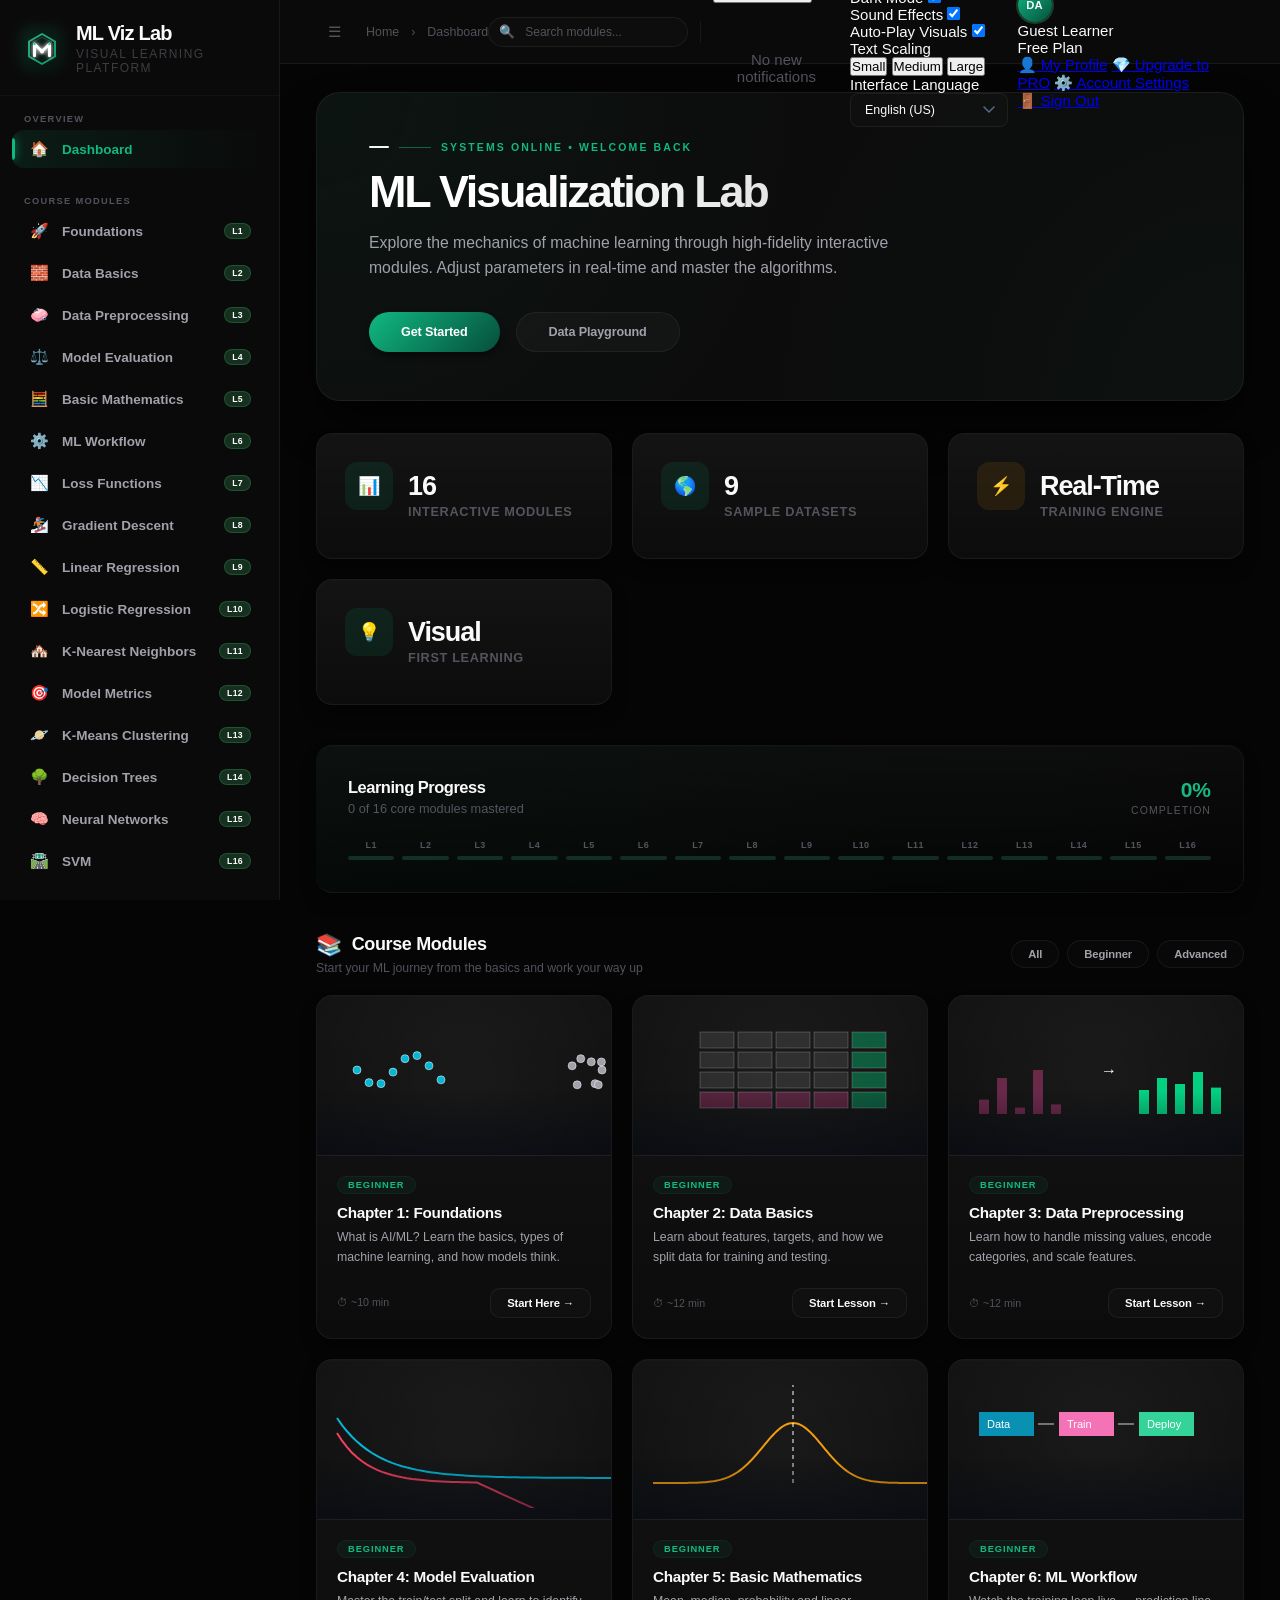
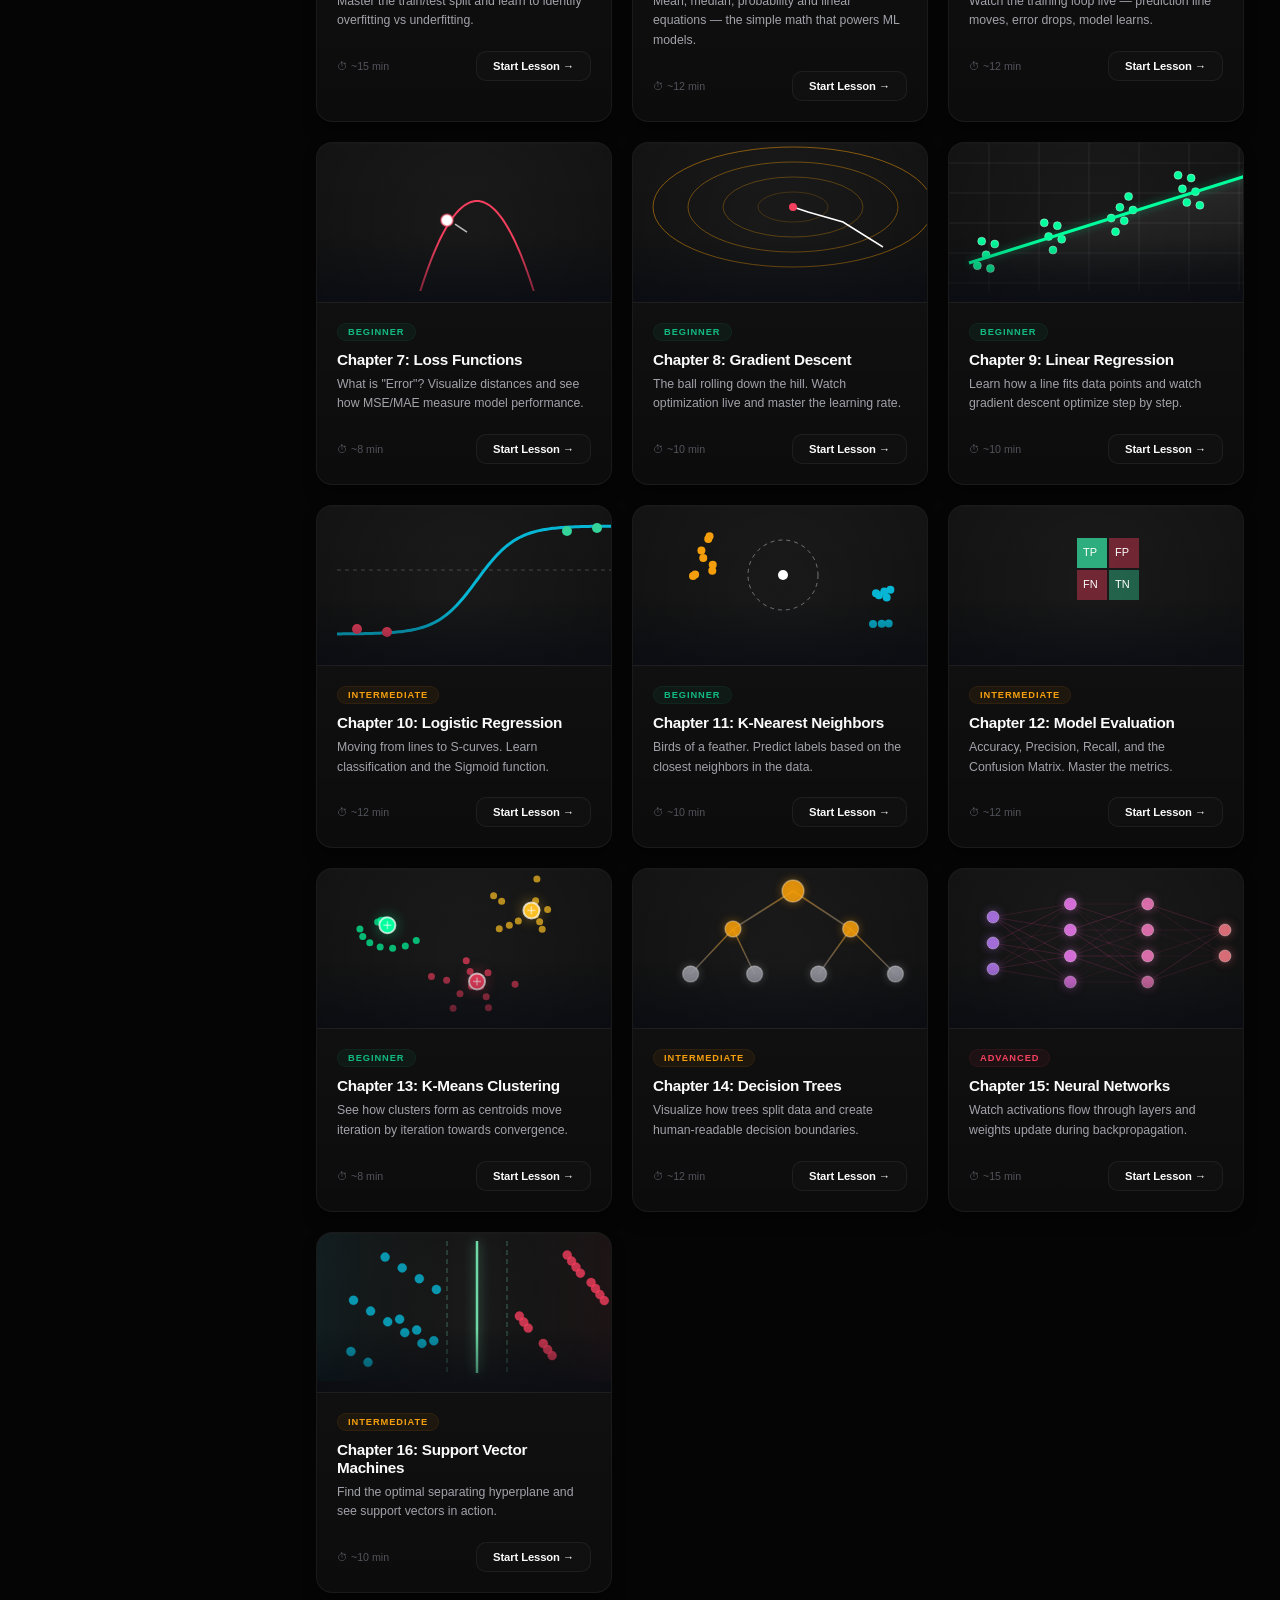
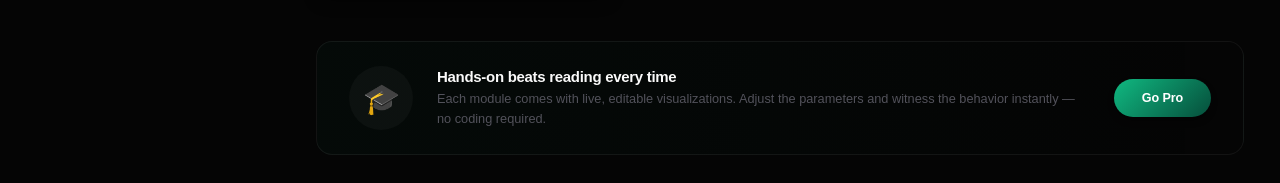
==== commit 380e2854: "pushing code updates" ====
--- a/app.html
+++ b/app.html
@@ -158,12 +158,94 @@
             <input type="search" placeholder="Search modules..." id="topbar-search-input" aria-label="Search modules">
           </div>
           <div class="topbar-divider" aria-hidden="true"></div>
-          <button class="topbar-btn" id="notif-btn" title="Notifications" aria-label="Notifications">
-            🔔
-            <span class="notif-dot" aria-hidden="true"></span>
-          </button>
-          <button class="topbar-btn" id="settings-btn" title="Settings" aria-label="Settings">⚙️</button>
-          <div class="user-avatar" id="topbar-user-avatar" title="Profile" aria-label="User profile" role="button" tabindex="0">ML</div>
+          <!-- Notifications -->
+          <div class="topbar-dropdown" id="notif-dropdown-trigger">
+            <button class="topbar-btn" id="notif-btn" title="Notifications" aria-label="Notifications">
+              <svg width="20" height="20" viewBox="0 0 24 24" fill="none" stroke="currentColor" stroke-width="2" stroke-linecap="round" stroke-linejoin="round">
+                <path d="M18 8A6 6 0 0 0 6 8c0 7-3 9-3 9h18s-3-2-3-9"></path>
+                <path d="M13.73 21a2 2 0 0 1-3.46 0"></path>
+              </svg>
+              <span class="notif-dot" id="notif-dot-spark"></span>
+            </button>
+            <div class="dropdown-menu" id="notif-menu">
+              <div class="dropdown-header">
+                <span>Notifications</span>
+                <button class="dropdown-action-btn" id="clear-notifs">Mark all as read</button>
+              </div>
+              <div class="dropdown-content" id="notif-list">
+                <!-- Notifications will be injected here -->
+                <div class="dropdown-item empty-state">No new notifications</div>
+              </div>
+            </div>
+          </div>
+
+          <!-- Settings -->
+          <div class="topbar-dropdown" id="settings-dropdown-trigger">
+            <button class="topbar-btn" id="settings-btn" title="Settings" aria-label="Settings">
+              <svg width="20" height="20" viewBox="0 0 24 24" fill="none" stroke="currentColor" stroke-width="2" stroke-linecap="round" stroke-linejoin="round">
+                <rect x="3" y="3" width="18" height="18" rx="4" ry="4"></rect>
+                <path d="M9 9h6v6H9z"></path>
+              </svg>
+            </button>
+            <div class="dropdown-menu" id="settings-menu">
+              <div class="dropdown-header">Platform Settings</div>
+              <div class="dropdown-content">
+                <div class="dropdown-item-flex">
+                  <span>Dark Mode</span>
+                  <label class="switch"><input type="checkbox" id="theme-toggle" checked><span class="slider"></span></label>
+                </div>
+                <div class="dropdown-item-flex">
+                  <span>Sound Effects</span>
+                  <label class="switch"><input type="checkbox" id="sound-toggle" checked><span class="slider"></span></label>
+                </div>
+                <div class="dropdown-item-flex">
+                  <span>Auto-Play Visuals</span>
+                  <label class="switch"><input type="checkbox" id="autoplay-toggle" checked><span class="slider"></span></label>
+                </div>
+                <div class="dropdown-divider"></div>
+                <!-- Accessibility Section -->
+                <div class="dropdown-item-vertical">
+                  <span class="dropdown-label-sm">Text Scaling</span>
+                  <div class="pill-group">
+                    <button class="pill-btn" onclick="setTextScale('normal')">Small</button>
+                    <button class="pill-btn" onclick="setTextScale('large')">Medium</button>
+                    <button class="pill-btn" onclick="setTextScale('extra')">Large</button>
+                  </div>
+                </div>
+                <!-- Language Section -->
+                <div class="dropdown-item-vertical border-top">
+                  <span class="dropdown-label-sm">Interface Language</span>
+                  <select class="dropdown-select" onchange="setLanguage(this.value)">
+                    <option value="en">English (US)</option>
+                    <option value="es">Español</option>
+                    <option value="hi">हिन्दी</option>
+                  </select>
+                </div>
+              </div>
+            </div>
+          </div>
+
+          <!-- Profile -->
+          <div class="topbar-dropdown" id="profile-dropdown-trigger">
+            <div class="user-avatar yellow-avatar" id="topbar-user-avatar" title="Profile" aria-label="User profile" role="button" tabindex="0">DA</div>
+            <div class="dropdown-menu" id="profile-menu">
+              <div class="dropdown-user-header">
+                <div class="user-avatar yellow-avatar sm">DA</div>
+                <div class="user-details">
+                  <div class="user-name" id="dropdown-user-name">Guest Learner</div>
+                  <div class="user-plan">Free Plan</div>
+                </div>
+              </div>
+              <div class="dropdown-divider"></div>
+              <div class="dropdown-content">
+                <a href="#" class="dropdown-item"><span class="dropdown-icon">👤</span> My Profile</a>
+                <a href="#" class="dropdown-item"><span class="dropdown-icon">💎</span> Upgrade to PRO</a>
+                <a href="#" class="dropdown-item"><span class="dropdown-icon">⚙️</span> Account Settings</a>
+                <div class="dropdown-divider"></div>
+                <a href="#" class="dropdown-item logout-btn" id="logout-btn"><span class="dropdown-icon">🚪</span> Sign Out</a>
+              </div>
+            </div>
+          </div>
         </div>
       </header>
 
